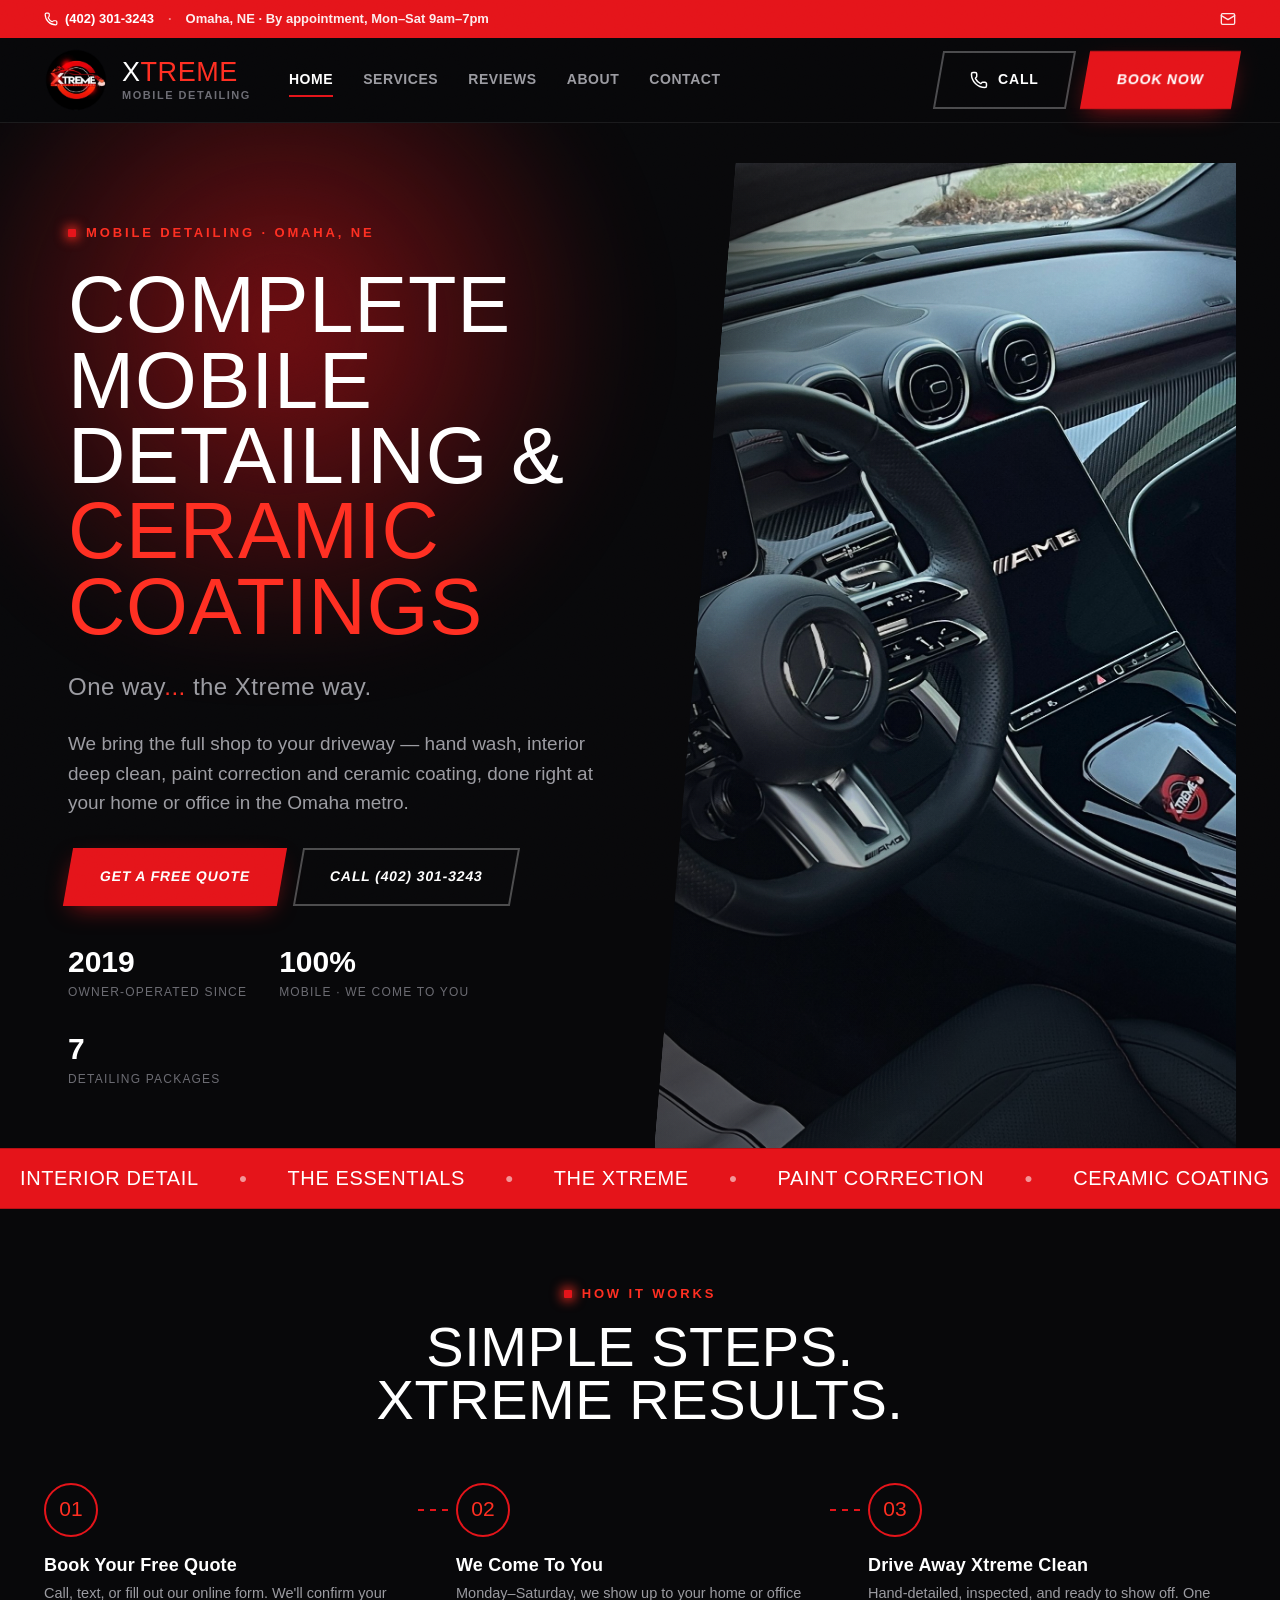
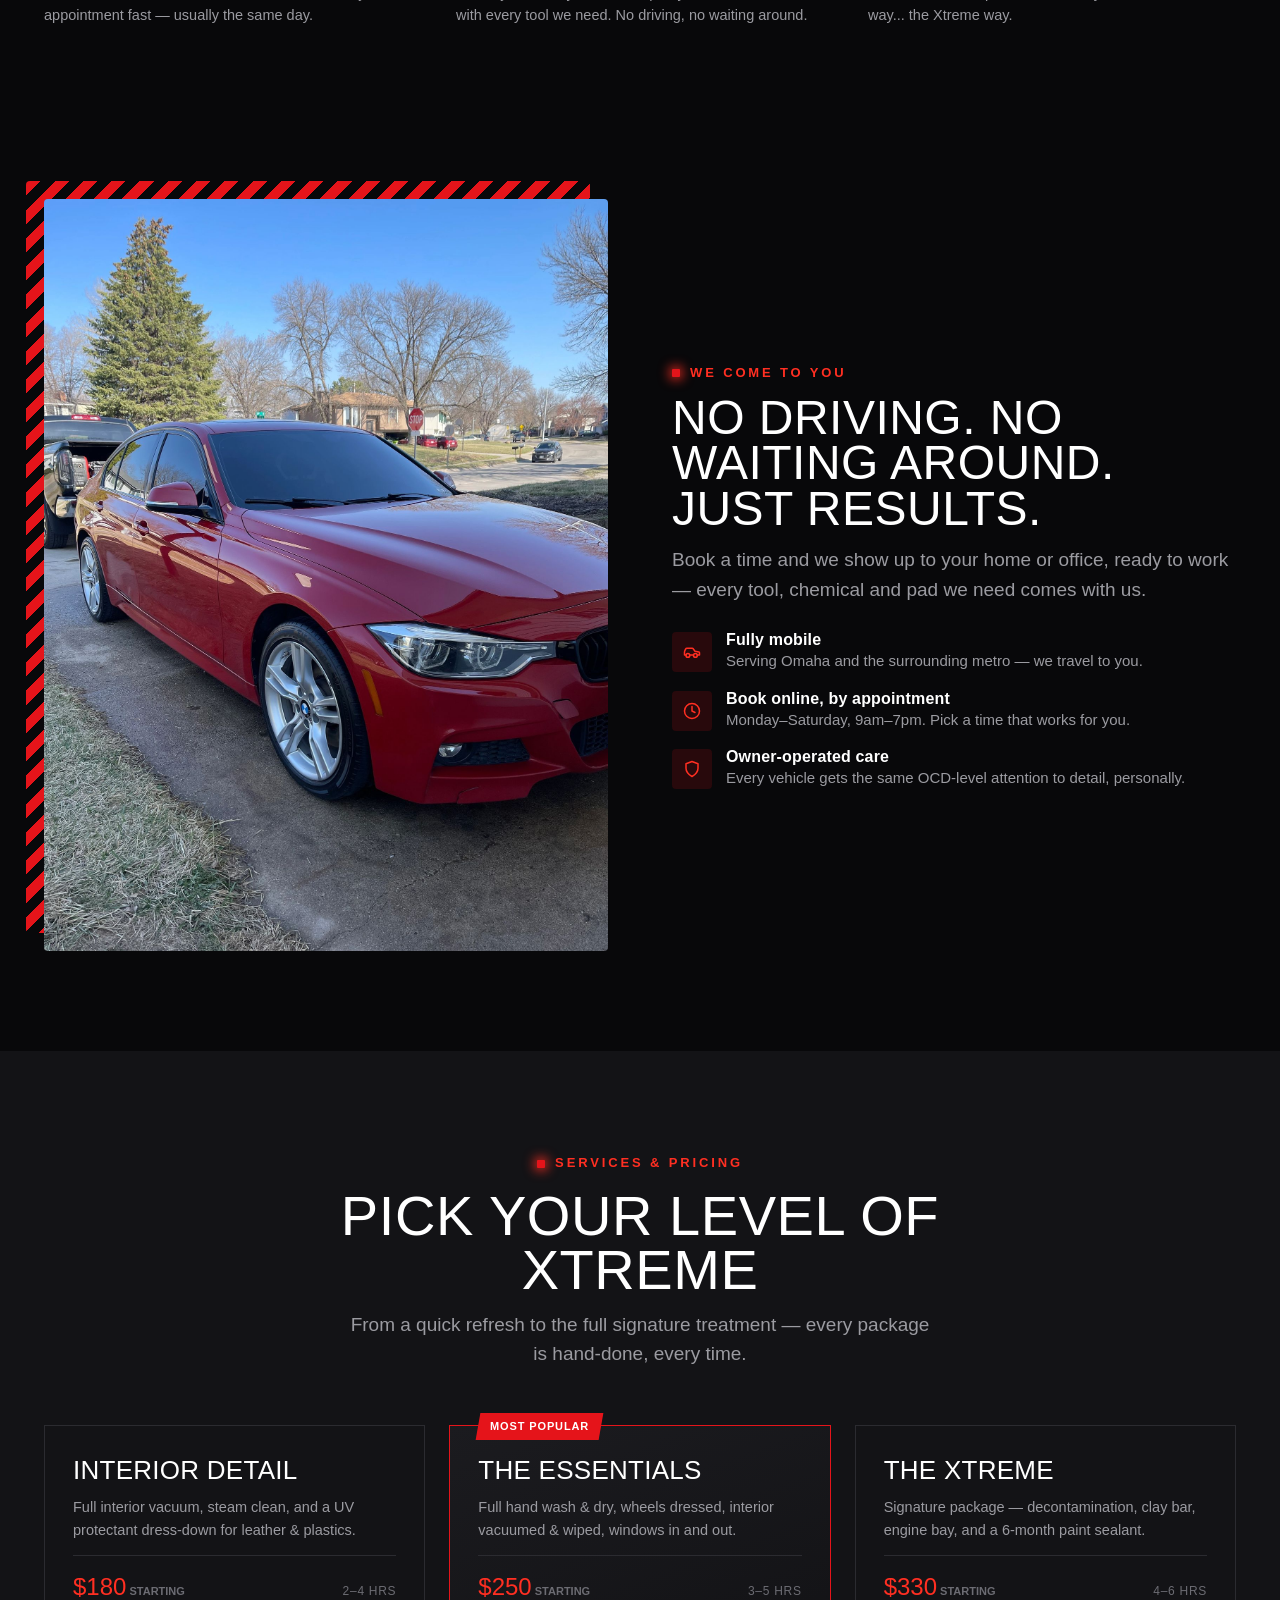
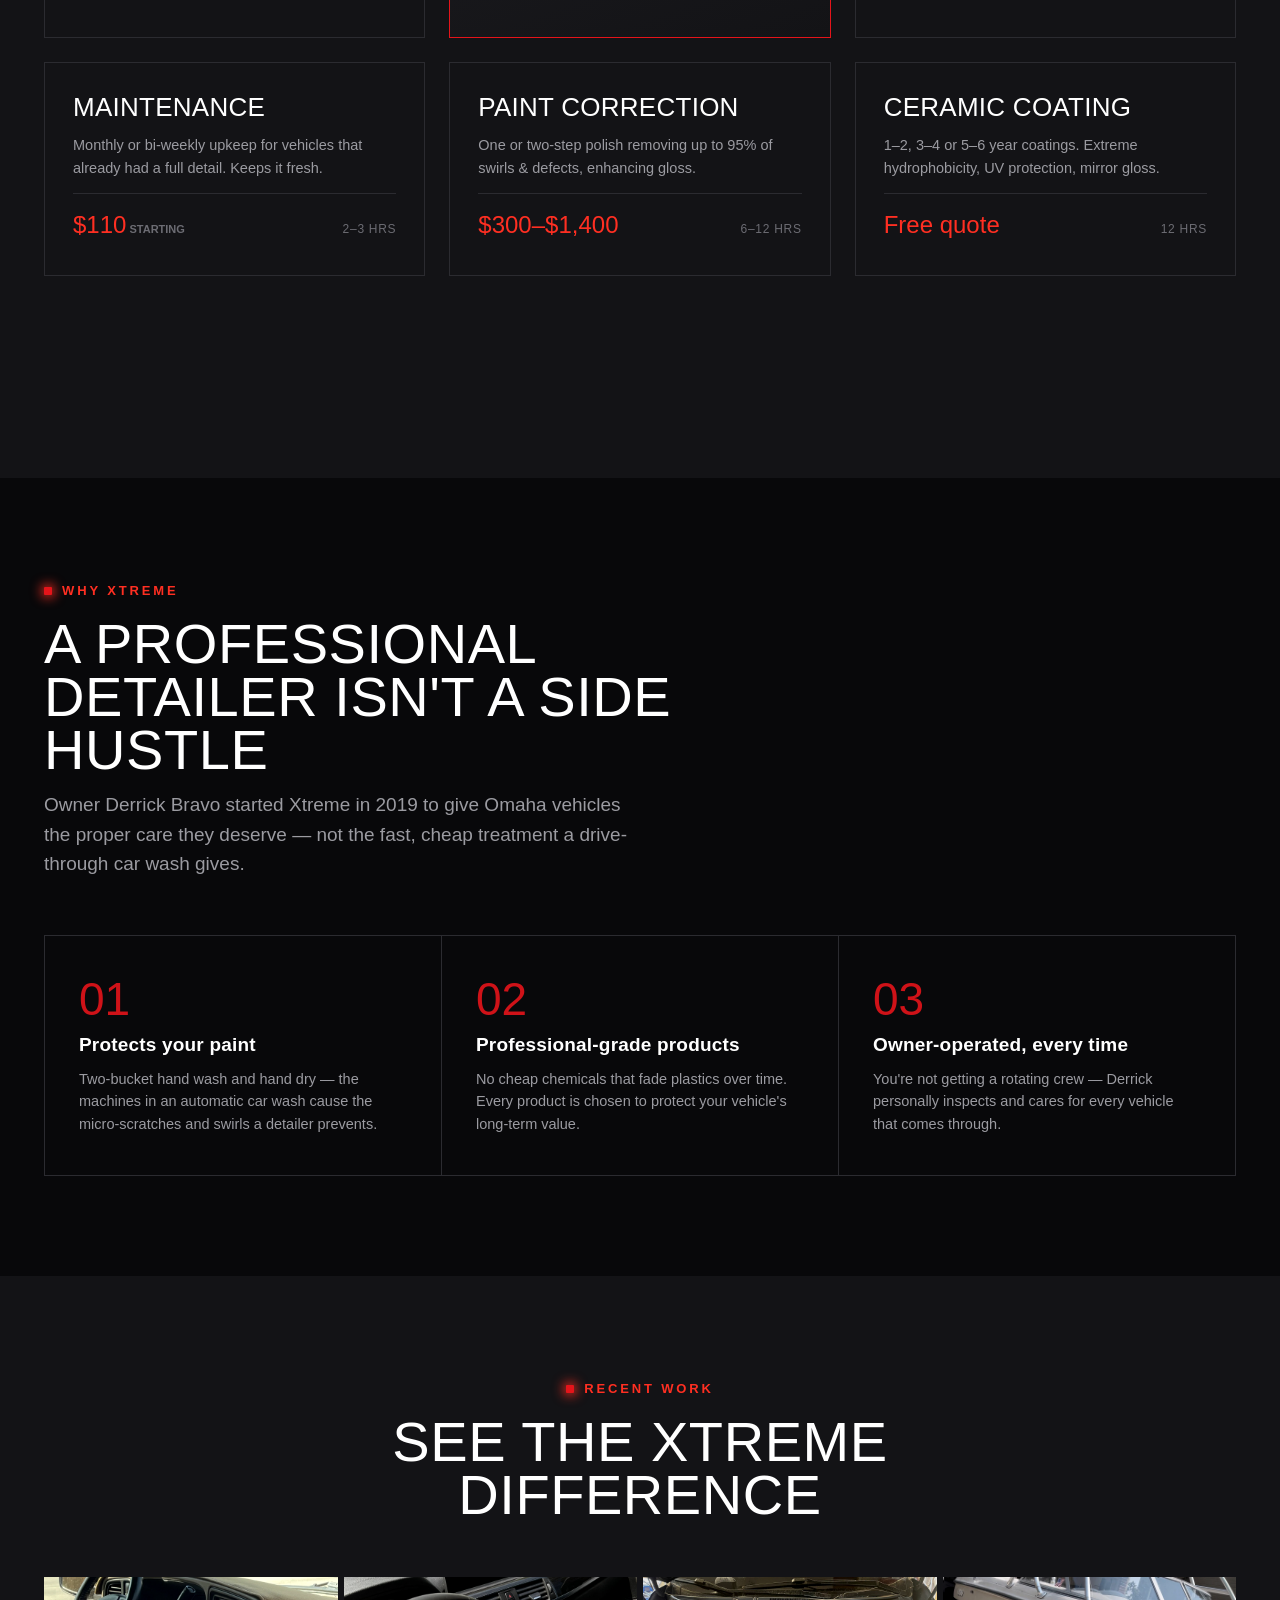
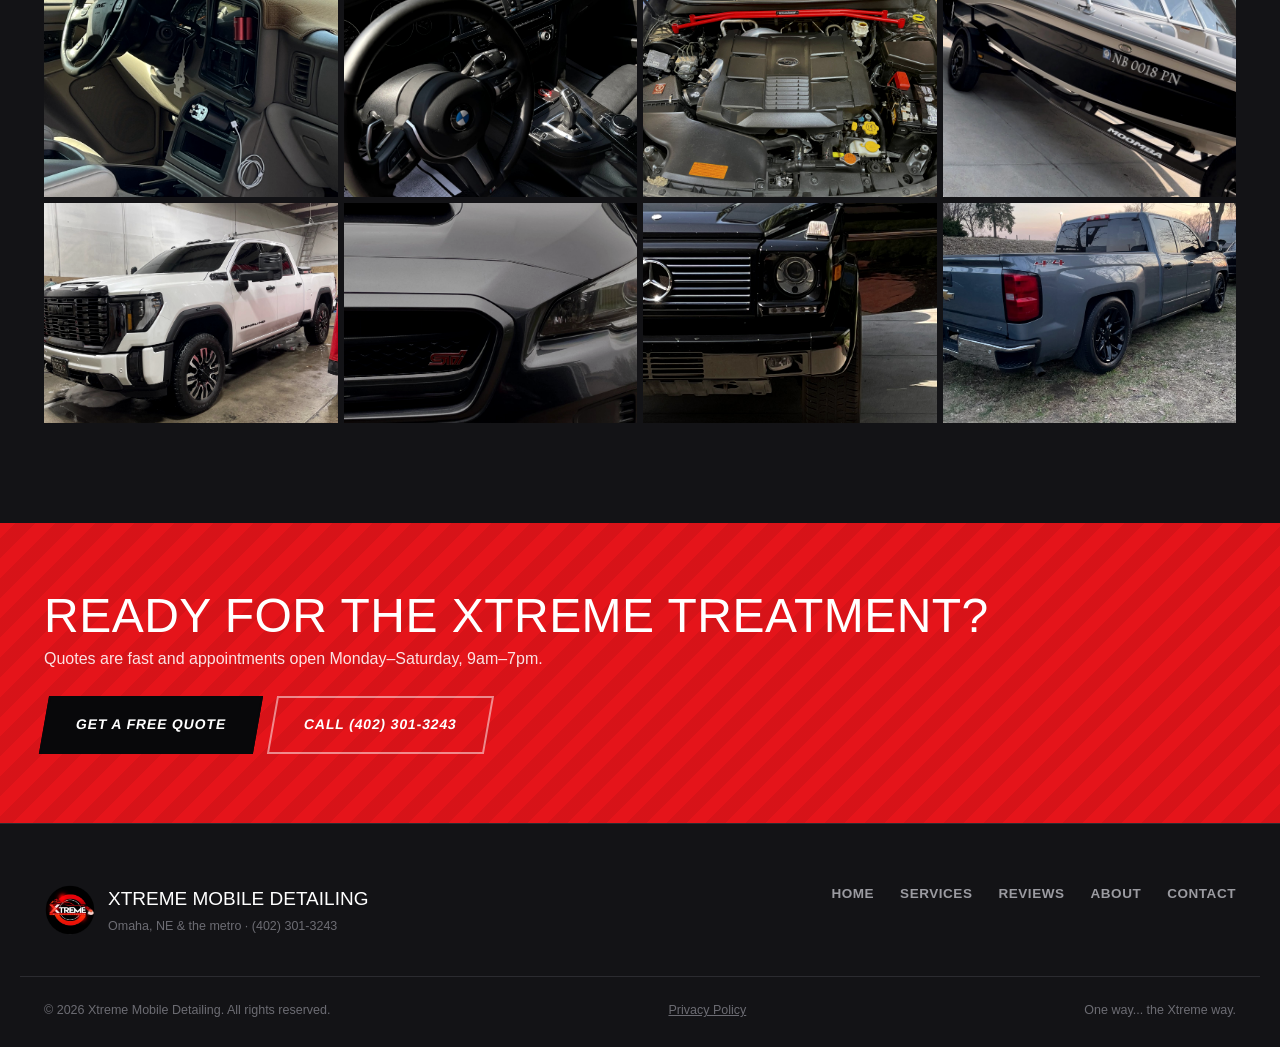
==== index.html @ 19295044 "Initial commit — Xtreme Mobile Detailing site redesign Static HTML/CSS/JS redesign of xtreme-mobiled" ====
<!DOCTYPE html>
<html lang="en">
<head>
<meta charset="utf-8" />
<meta name="viewport" content="width=device-width, initial-scale=1" />
<title>Xtreme Mobile Detailing — Mobile Auto Detailing &amp; Ceramic Coating in Omaha, NE</title>
<meta name="description" content="Complete mobile detailing and ceramic coatings, delivered to your driveway in Omaha, NE. Interior, exterior, paint correction &amp; ceramic coating. One way... the Xtreme way." />
<meta name="author" content="Xtreme Mobile Detailing" />
<link rel="icon" href="assets/logo.png" />
<link rel="preconnect" href="https://api.fontshare.com" crossorigin />
<link href="https://api.fontshare.com/v2/css?f[]=tanker@400&f[]=general-sans@400,500,600,700&display=swap" rel="stylesheet" />
<link rel="stylesheet" href="styles.css" />
<!-- SEO:start (managed by seo.py) -->
<link rel="canonical" href="https://xtreme-mobiledetailing.com/index.html" />
<meta name="robots" content="index, follow" />
<meta name="theme-color" content="#08080a" />
<meta name="geo.region" content="US-NE" />
<meta name="geo.placename" content="Omaha, Nebraska" />
<meta name="ICBM" content="41.2565, -95.9345" />
<meta property="og:type" content="website" />
<meta property="og:site_name" content="Xtreme Mobile Detailing" />
<meta property="og:title" content="Xtreme Mobile Detailing — Mobile Auto Detailing &amp; Ceramic Coating in Omaha, NE" />
<meta property="og:description" content="Complete mobile detailing and ceramic coatings, delivered to your driveway in Omaha, NE. Interior, exterior, paint correction &amp; ceramic coating. One way... the Xtreme way." />
<meta property="og:url" content="https://xtreme-mobiledetailing.com/index.html" />
<meta property="og:image" content="https://xtreme-mobiledetailing.com/assets/img/IMG_2666.jpeg" />
<meta name="twitter:card" content="summary_large_image" />
<meta name="twitter:title" content="Xtreme Mobile Detailing — Mobile Auto Detailing &amp; Ceramic Coating in Omaha, NE" />
<meta name="twitter:description" content="Complete mobile detailing and ceramic coatings, delivered to your driveway in Omaha, NE. Interior, exterior, paint correction &amp; ceramic coating. One way... the Xtreme way." />
<meta name="twitter:image" content="https://xtreme-mobiledetailing.com/assets/img/IMG_2666.jpeg" />
<script type="application/ld+json" id="ld-business">{"@context":"https://schema.org","@type":"AutoWash","name":"Xtreme Mobile Detailing","image":"https://xtreme-mobiledetailing.com/assets/img/IMG_2666.jpeg","url":"https://xtreme-mobiledetailing.com/","telephone":"+1-402-301-3243","priceRange":"$$","description":"Mobile auto detailing serving Omaha, NE and the metro. Interior & exterior detailing, ceramic coating, paint correction and maintenance plans, performed at your home or office.","address":{"@type":"PostalAddress","addressLocality":"Omaha","addressRegion":"NE","addressCountry":"US"},"geo":{"@type":"GeoCoordinates","latitude":41.2565,"longitude":-95.9345},"areaServed":[{"@type":"City","name":"Omaha, NE"}],"sameAs":["https://www.instagram.com/xtreme_mobiledetail/","https://www.facebook.com/437891520308105"],"openingHoursSpecification":[{"@type":"OpeningHoursSpecification","dayOfWeek":["Monday","Tuesday","Wednesday","Thursday","Friday","Saturday"],"opens":"09:00","closes":"19:00"}],"aggregateRating":{"@type":"AggregateRating","ratingValue":"5.0","reviewCount":"4","bestRating":"5"},"review":[{"@type":"Review","author":{"@type":"Person","name":"Billy Johnson"},"reviewRating":{"@type":"Rating","ratingValue":"5","bestRating":"5"},"reviewBody":"I am very impressed with their work. My RS is the cleanest it's probably ever been. Their prices are very affordable and the level of detail they put into the work shows. I would recommend Xtreme Mobile Detailing to anyone."}, {"@type":"Review","author":{"@type":"Person","name":"Michaela Luttig Nissen"},"reviewRating":{"@type":"Rating","ratingValue":"5","bestRating":"5"},"reviewBody":"They did an amazing job after an unfortunate incident of a friend throwing up in our car! Very professional and thoroughly cleaned and deodorized our car! Will use them again in the future."}, {"@type":"Review","author":{"@type":"Person","name":"Joel Villanueva"},"reviewRating":{"@type":"Rating","ratingValue":"5","bestRating":"5"},"reviewBody":"Great price for the amount of time put into the job. Also the workers are very nice and professional with what they do. Removed stains I myself thought could not be taken out and are very realistic with what they will do. 100% would recommend."}, {"@type":"Review","author":{"@type":"Person","name":"Yael Blanco-Zamudio"},"reviewRating":{"@type":"Rating","ratingValue":"5","bestRating":"5"},"reviewBody":"Extremely satisfied with the quality of the work. Highly recommend!"}]}</script>
<!-- SEO:end -->
</head>
<body data-page="home">
<div class="grain" aria-hidden="true"></div>

<!-- ============ UTILITY BAR ============ -->
<div class="utilbar">
  <div class="wrap utilbar__inner">
    <a class="utilbar__phone" href="tel:+14023013243">
      <svg viewBox="0 0 24 24" class="ico" aria-hidden="true"><path d="M13.8 16.6a1 1 0 0 0 1.2-.3l.4-.5a2 2 0 0 1 1.6-.8h3a2 2 0 0 1 2 2v3a2 2 0 0 1-2 2A18 18 0 0 1 2 4a2 2 0 0 1 2-2h3a2 2 0 0 1 2 2v3a2 2 0 0 1-.8 1.6l-.5.4a1 1 0 0 0-.3 1.2 14 14 0 0 0 6.4 6.4"/></svg>
      (402) 301-3243
    </a>
    <span class="utilbar__sep">·</span>
    <span class="utilbar__note">Omaha, NE · By appointment, Mon–Sat 9am–7pm</span>
    <span class="utilbar__spacer"></span>
    <a href="mailto:xtrememobiledetailing7@gmail.com" class="utilbar__soc" aria-label="Email">
      <svg viewBox="0 0 24 24" class="ico" aria-hidden="true"><rect width="20" height="16" x="2" y="4" rx="2"/><path d="m22 7-10 6L2 7"/></svg>
    </a>
  </div>
</div>

<!-- ============ HEADER ============ -->
<header class="header" id="top">
  <div class="wrap header__inner">
    <a class="brand" href="index.html" aria-label="Xtreme Mobile Detailing — home">
      <img src="assets/logo.png" alt="" width="64" height="64" />
      <span class="brand__name">X<em>TREME</em><span class="brand__loc">Mobile Detailing</span></span>
    </a>

    <nav class="nav" id="nav" aria-label="Primary">
      <a href="index.html" class="is-active">Home</a>
      <a href="services.html">Services</a>
      <a href="reviews.html">Reviews</a>
      <a href="about.html">About</a>
      <a href="contact.html">Contact</a>
    </nav>

    <div class="header__cta">
      <a class="btn btn--ghost" href="tel:+14023013243">
        <svg viewBox="0 0 24 24" class="ico" aria-hidden="true"><path d="M13.8 16.6a1 1 0 0 0 1.2-.3l.4-.5a2 2 0 0 1 1.6-.8h3a2 2 0 0 1 2 2v3a2 2 0 0 1-2 2A18 18 0 0 1 2 4a2 2 0 0 1 2-2h3a2 2 0 0 1 2 2v3a2 2 0 0 1-.8 1.6l-.5.4a1 1 0 0 0-.3 1.2 14 14 0 0 0 6.4 6.4"/></svg>
        <span>Call</span>
      </a>
      <a class="btn btn--red" href="contact.html">Book Now</a>
    </div>

    <button class="burger" id="burger" aria-label="Open menu" aria-expanded="false">
      <span></span><span></span><span></span>
    </button>
  </div>
</header>

<div class="drawer" id="drawer" aria-hidden="true">
  <nav class="drawer__nav" aria-label="Mobile">
    <a href="index.html" class="is-active">Home</a>
    <a href="services.html">Services</a>
    <a href="reviews.html">Reviews</a>
    <a href="about.html">About</a>
    <a href="contact.html">Contact</a>
  </nav>
  <div class="drawer__cta">
    <a class="btn btn--red btn--block" href="contact.html">Book Now</a>
    <a class="btn btn--ghost btn--block" href="tel:+14023013243">Call (402) 301-3243</a>
  </div>
</div>

<main>

<!-- ============ HERO ============ -->
<section class="hero">
  <div class="hero__glow" aria-hidden="true"></div>
  <div class="wrap hero__grid">
    <div class="hero__content">
      <span class="eyebrow reveal" data-d="0">Mobile Detailing · Omaha, NE</span>
      <h1 class="display reveal" data-d="1">Complete Mobile<br />Detailing &amp; <span class="accent">Ceramic<br />Coatings</span></h1>
      <p class="hero__tagline reveal" data-d="2">One way<em>...</em> the Xtreme way.</p>
      <p class="lede reveal" data-d="2">We bring the full shop to your driveway — hand wash, interior deep clean, paint correction and ceramic coating, done right at your home or office in the Omaha metro.</p>
      <div class="hero__cta reveal" data-d="3">
        <a class="btn btn--red" href="contact.html">Get a Free Quote</a>
        <a class="btn btn--ghost" href="tel:+14023013243">Call (402) 301-3243</a>
      </div>
      <div class="hero__stats reveal" data-d="4">
        <div class="hero__stat"><b>2019</b><span>Owner-operated since</span></div>
        <div class="hero__stat"><b>100%</b><span>Mobile · we come to you</span></div>
        <div class="hero__stat"><b>7</b><span>Detailing packages</span></div>
      </div>
    </div>
    <div class="hero__media">
      <img src="assets/img/IMG_2666.jpeg" alt="Xtreme Mobile Detailing hand-polishing a vehicle's hood at night" />
    </div>
  </div>
</section>

<!-- ============ MARQUEE ============ -->
<div class="marquee" aria-hidden="true">
  <div class="marquee__track">
    <div class="marquee__group">
      <span>Interior Detail</span><span class="dot">●</span>
      <span>The Essentials</span><span class="dot">●</span>
      <span>The Xtreme</span><span class="dot">●</span>
      <span>Paint Correction</span><span class="dot">●</span>
      <span>Ceramic Coating</span><span class="dot">●</span>
      <span>Maintenance Program</span><span class="dot">●</span>
    </div>
    <div class="marquee__group">
      <span>Interior Detail</span><span class="dot">●</span>
      <span>The Essentials</span><span class="dot">●</span>
      <span>The Xtreme</span><span class="dot">●</span>
      <span>Paint Correction</span><span class="dot">●</span>
      <span>Ceramic Coating</span><span class="dot">●</span>
      <span>Maintenance Program</span><span class="dot">●</span>
    </div>
  </div>
</div>

<!-- ============ HOW IT WORKS ============ -->
<section class="section section--tight section--dark">
  <div class="wrap">
    <div class="section__head center reveal">
      <span class="eyebrow">How It Works</span>
      <h2>Simple Steps. Xtreme Results.</h2>
    </div>
    <div class="process-grid">
      <div class="process-step reveal">
        <span class="process-step__num">01</span>
        <h3>Book Your Free Quote</h3>
        <p>Call, text, or fill out our online form. We'll confirm your appointment fast — usually the same day.</p>
      </div>
      <div class="process-step reveal" data-d="1">
        <span class="process-step__num">02</span>
        <h3>We Come To You</h3>
        <p>Monday–Saturday, we show up to your home or office with every tool we need. No driving, no waiting around.</p>
      </div>
      <div class="process-step reveal" data-d="2">
        <span class="process-step__num">03</span>
        <h3>Drive Away Xtreme Clean</h3>
        <p>Hand-detailed, inspected, and ready to show off. One way... the Xtreme way.</p>
      </div>
    </div>
  </div>
</section>

<!-- ============ WE COME TO YOU ============ -->
<section class="section section--dark">
  <div class="wrap convenience">
    <div class="convenience__media reveal">
      <img src="assets/img/IMG_2585.jpeg" alt="Freshly detailed truck at a customer's home in Omaha, NE" />
    </div>
    <div>
      <span class="eyebrow reveal">We Come To You</span>
      <h2 class="display reveal" data-d="1" style="font-size:clamp(30px,4vw,48px);margin-top:10px;">No driving. No waiting around. Just results.</h2>
      <p class="lede reveal" data-d="2" style="margin-top:14px;">Book a time and we show up to your home or office, ready to work — every tool, chemical and pad we need comes with us.</p>
      <div class="convenience__list">
        <div class="convenience__item reveal" data-d="2">
          <span class="ico-wrap"><svg viewBox="0 0 24 24" class="ico" aria-hidden="true"><path d="M14 16H9m10 0h3v-3.15a1 1 0 0 0-.84-.99L16 11l-2.7-3.6a1 1 0 0 0-.8-.4H5.24a2 2 0 0 0-1.8 1.1l-.8 1.63A6 6 0 0 0 2 12.42V16h2"/><circle cx="6.5" cy="16.5" r="2.5"/><circle cx="16.5" cy="16.5" r="2.5"/></svg></span>
          <div><h4>Fully mobile</h4><p>Serving Omaha and the surrounding metro — we travel to you.</p></div>
        </div>
        <div class="convenience__item reveal" data-d="3">
          <span class="ico-wrap"><svg viewBox="0 0 24 24" class="ico" aria-hidden="true"><circle cx="12" cy="12" r="10"/><path d="M12 6v6l4 2"/></svg></span>
          <div><h4>Book online, by appointment</h4><p>Monday–Saturday, 9am–7pm. Pick a time that works for you.</p></div>
        </div>
        <div class="convenience__item reveal" data-d="4">
          <span class="ico-wrap"><svg viewBox="0 0 24 24" class="ico" aria-hidden="true"><path d="M12 22s8-4.5 8-11V5l-8-3-8 3v6c0 6.5 8 11 8 11z"/></svg></span>
          <div><h4>Owner-operated care</h4><p>Every vehicle gets the same OCD-level attention to detail, personally.</p></div>
        </div>
      </div>
    </div>
  </div>
</section>

<!-- ============ SERVICES TEASER ============ -->
<section class="section section--charcoal">
  <div class="wrap">
    <div class="section__head center reveal">
      <span class="eyebrow">Services &amp; Pricing</span>
      <h2>Pick your level of Xtreme</h2>
      <p class="lede" style="margin:14px auto 0;">From a quick refresh to the full signature treatment — every package is hand-done, every time.</p>
    </div>
    <div class="svc-grid">
      <div class="svc-card reveal">
        <h3>Interior Detail</h3>
        <p>Full interior vacuum, steam clean, and a UV protectant dress-down for leather &amp; plastics.</p>
        <div class="svc-card__meta">
          <span class="svc-card__price">$180<small> starting</small></span>
          <span class="svc-card__time">2–4 hrs</span>
        </div>
      </div>
      <div class="svc-card svc-card--pop reveal" data-d="1">
        <span class="svc-card__badge"><span>Most Popular</span></span>
        <h3>The Essentials</h3>
        <p>Full hand wash &amp; dry, wheels dressed, interior vacuumed &amp; wiped, windows in and out.</p>
        <div class="svc-card__meta">
          <span class="svc-card__price">$250<small> starting</small></span>
          <span class="svc-card__time">3–5 hrs</span>
        </div>
      </div>
      <div class="svc-card reveal" data-d="2">
        <h3>The Xtreme</h3>
        <p>Signature package — decontamination, clay bar, engine bay, and a 6-month paint sealant.</p>
        <div class="svc-card__meta">
          <span class="svc-card__price">$330<small> starting</small></span>
          <span class="svc-card__time">4–6 hrs</span>
        </div>
      </div>
      <div class="svc-card reveal" data-d="3">
        <h3>Maintenance</h3>
        <p>Monthly or bi-weekly upkeep for vehicles that already had a full detail. Keeps it fresh.</p>
        <div class="svc-card__meta">
          <span class="svc-card__price">$110<small> starting</small></span>
          <span class="svc-card__time">2–3 hrs</span>
        </div>
      </div>
      <div class="svc-card reveal" data-d="4">
        <h3>Paint Correction</h3>
        <p>One or two-step polish removing up to 95% of swirls &amp; defects, enhancing gloss.</p>
        <div class="svc-card__meta">
          <span class="svc-card__price">$300–$1,400</span>
          <span class="svc-card__time">6–12 hrs</span>
        </div>
      </div>
      <div class="svc-card reveal" data-d="5">
        <h3>Ceramic Coating</h3>
        <p>1–2, 3–4 or 5–6 year coatings. Extreme hydrophobicity, UV protection, mirror gloss.</p>
        <div class="svc-card__meta">
          <span class="svc-card__price">Free quote</span>
          <span class="svc-card__time">12 hrs</span>
        </div>
      </div>
    </div>
    <div style="text-align:center;margin-top:44px;" class="reveal">
      <a class="btn btn--red" href="services.html">See Full Services &amp; Pricing</a>
    </div>
  </div>
</section>

<!-- ============ WHY XTREME ============ -->
<section class="section section--dark">
  <div class="wrap">
    <div class="section__head reveal">
      <span class="eyebrow">Why Xtreme</span>
      <h2>A professional detailer isn't a side hustle</h2>
      <p class="lede" style="margin-top:14px;">Owner Derrick Bravo started Xtreme in 2019 to give Omaha vehicles the proper care they deserve — not the fast, cheap treatment a drive-through car wash gives.</p>
    </div>
    <div class="trust-grid">
      <div class="trust-card reveal">
        <span class="num">01</span>
        <h3>Protects your paint</h3>
        <p>Two-bucket hand wash and hand dry — the machines in an automatic car wash cause the micro-scratches and swirls a detailer prevents.</p>
      </div>
      <div class="trust-card reveal" data-d="1">
        <span class="num">02</span>
        <h3>Professional-grade products</h3>
        <p>No cheap chemicals that fade plastics over time. Every product is chosen to protect your vehicle's long-term value.</p>
      </div>
      <div class="trust-card reveal" data-d="2">
        <span class="num">03</span>
        <h3>Owner-operated, every time</h3>
        <p>You're not getting a rotating crew — Derrick personally inspects and cares for every vehicle that comes through.</p>
      </div>
    </div>
  </div>
</section>

<!-- ============ GALLERY ============ -->
<section class="section section--charcoal">
  <div class="wrap">
    <div class="section__head center reveal">
      <span class="eyebrow">Recent Work</span>
      <h2>See the Xtreme difference</h2>
    </div>
    <div class="gallery reveal">
      <a href="assets/img/IMG_2652.jpeg"><img src="assets/img/IMG_2652.jpeg" alt="BMW 3 Series after exterior detail" loading="lazy" /></a>
      <a href="assets/img/IMG-5305.jpg"><img src="assets/img/IMG-5305.jpg" alt="BMW steering wheel and interior after detail" loading="lazy" /></a>
      <a href="assets/img/IMG-4407.jpg"><img src="assets/img/IMG-4407.jpg" alt="Engine bay cleaned and dressed" loading="lazy" /></a>
      <a href="assets/img/IMG_6263.jpeg"><img src="assets/img/IMG_6263.jpeg" alt="Subaru WRX STI after paint correction" loading="lazy" /></a>
      <a href="assets/img/IMG_2498.jpeg"><img src="assets/img/IMG_2498.jpeg" alt="GMC truck detailed in a garage" loading="lazy" /></a>
      <a href="assets/img/IMG_E4833.JPG"><img src="assets/img/IMG_E4833.JPG" alt="Cadillac interior with red stitching after detail" loading="lazy" /></a>
      <a href="assets/img/IMG_6082.jpeg"><img src="assets/img/IMG_6082.jpeg" alt="Boat detailing service" loading="lazy" /></a>
      <a href="assets/img/IMG_2601.jpeg"><img src="assets/img/IMG_2601.jpeg" alt="Vehicle interior door panel after detail" loading="lazy" /></a>
    </div>
  </div>
</section>

<!-- ============ CTA BANNER ============ -->
<section class="cta-banner">
  <div class="wrap cta-banner__inner">
    <div>
      <h2>Ready for the Xtreme treatment?</h2>
      <p>Quotes are fast and appointments open Monday–Saturday, 9am–7pm.</p>
    </div>
    <div style="display:flex;gap:14px;flex-wrap:wrap;">
      <a class="btn btn--dark" href="contact.html">Get a Free Quote</a>
      <a class="btn btn--ghost" style="border-color:rgba(255,255,255,0.5);" href="tel:+14023013243">Call (402) 301-3243</a>
    </div>
  </div>
</section>

</main>

<!-- ============ FOOTER ============ -->
<footer class="footer">
  <div class="wrap footer__inner">
    <div class="footer__brand">
      <img src="assets/logo.png" alt="" width="52" height="52" />
      <div>
        <div class="footer__name">XTREME MOBILE DETAILING</div>
        <div class="footer__loc">Omaha, NE &amp; the metro · (402) 301-3243</div>
      </div>
    </div>
    <nav class="footer__nav" aria-label="Footer">
      <a href="index.html">Home</a>
      <a href="services.html">Services</a>
      <a href="reviews.html">Reviews</a>
      <a href="about.html">About</a>
      <a href="contact.html">Contact</a>
    </nav>
  </div>
  <div class="wrap footer__base">
    <span>© <span id="year">2026</span> Xtreme Mobile Detailing. All rights reserved.</span>
    <span class="footer__legal"><a href="privacy.html">Privacy Policy</a></span>
    <span>One way... the Xtreme way.</span>
  </div>
</footer>

<!-- ============ STICKY MOBILE BAR ============ -->
<div class="mobar">
  <a class="mobar__btn" href="sms:+14023013243">
    <svg viewBox="0 0 24 24" class="ico" aria-hidden="true"><path d="M22 17a2 2 0 0 1-2 2H6.8a2 2 0 0 0-1.4.6l-2.2 2.2A.7.7 0 0 1 2 21.3V5a2 2 0 0 1 2-2h16a2 2 0 0 1 2 2z"/></svg>
    Text
  </a>
  <a class="mobar__btn" href="tel:+14023013243">
    <svg viewBox="0 0 24 24" class="ico" aria-hidden="true"><path d="M13.8 16.6a1 1 0 0 0 1.2-.3l.4-.5a2 2 0 0 1 1.6-.8h3a2 2 0 0 1 2 2v3a2 2 0 0 1-2 2A18 18 0 0 1 2 4a2 2 0 0 1 2-2h3a2 2 0 0 1 2 2v3a2 2 0 0 1-.8 1.6l-.5.4a1 1 0 0 0-.3 1.2 14 14 0 0 0 6.4 6.4"/></svg>
    Call
  </a>
  <a class="mobar__btn mobar__btn--red" href="contact.html">
    <svg viewBox="0 0 24 24" class="ico" aria-hidden="true"><path d="M8 2v4M16 2v4"/><rect width="18" height="18" x="3" y="4" rx="2"/><path d="M3 10h18"/></svg>
    Quote
  </a>
</div>

<script src="script.js"></script>
</body>
</html>
---- styles.css ----
/* ==========================================================================
   Xtreme Mobile Detailing — design system
   Black / red / white. Condensed display type, diagonal hazard-stripe motif,
   red radial glow (lifted from the logo mark). Fonts: Tanker (display) +
   General Sans (body/UI), via Fontshare.
   ========================================================================== */

:root {
  --black: #08080a;
  --charcoal: #131316;
  --charcoal-2: #1b1b1f;
  --line: #2b2b30;

  --red: #e5141a;
  --red-bright: #ff2f22;
  --red-deep: #7a0808;

  --white: #ffffff;
  --off: #f3f2f0;
  --gray: #9b9ba1;
  --gray-dim: #6c6c73;

  --tanker: "Tanker", "Arial Narrow", sans-serif;
  --sans: "General Sans", -apple-system, BlinkMacSystemFont, sans-serif;

  --container: 1240px;
  --radius: 4px;
  --ease: cubic-bezier(0.22, 1, 0.36, 1);
}

* { box-sizing: border-box; margin: 0; padding: 0; }
html { scroll-behavior: smooth; }
html, body { background: var(--black); }

body {
  font-family: var(--sans);
  color: var(--off);
  background: var(--black);
  -webkit-font-smoothing: antialiased;
  overflow-x: hidden;
  line-height: 1.55;
}

img { max-width: 100%; display: block; }
a { color: inherit; text-decoration: none; }
ul { list-style: none; }
button { font: inherit; cursor: pointer; }
input, textarea, select { font: inherit; }

.wrap {
  max-width: var(--container);
  margin: 0 auto;
  padding: 0 24px;
}

/* ---- grain overlay ---- */
.grain {
  position: fixed;
  inset: 0;
  z-index: 9000;
  pointer-events: none;
  opacity: 0.05;
  mix-blend-mode: overlay;
  background-image: url("data:image/svg+xml,%3Csvg xmlns='http://www.w3.org/2000/svg' width='120' height='120'%3E%3Cfilter id='n'%3E%3CfeTurbulence type='fractalNoise' baseFrequency='0.9' numOctaves='2' stitchTiles='stitch'/%3E%3C/filter%3E%3Crect width='100%25' height='100%25' filter='url(%23n)'/%3E%3C/svg%3E");
}

/* ---- hazard stripe motif ---- */
.stripes {
  background-image: repeating-linear-gradient(
    -45deg, var(--red) 0 14px, transparent 14px 28px
  );
}
.stripes--thin {
  background-image: repeating-linear-gradient(
    -45deg, var(--red) 0 6px, transparent 6px 14px
  );
}

/* ---- headings ---- */
h1, h2, h3, h4, .display {
  font-family: var(--tanker);
  font-weight: 400;
  text-transform: uppercase;
  letter-spacing: 0.01em;
  line-height: 0.95;
  color: var(--white);
}

.eyebrow {
  display: inline-flex;
  align-items: center;
  gap: 10px;
  font-family: var(--sans);
  font-weight: 600;
  font-size: 13px;
  letter-spacing: 0.22em;
  text-transform: uppercase;
  color: var(--red-bright);
}
.eyebrow::before {
  content: "";
  width: 8px;
  height: 8px;
  background: var(--red);
  border-radius: 1px;
  box-shadow: 0 0 12px 2px var(--red-bright);
  flex-shrink: 0;
}

.lede {
  font-size: 19px;
  color: var(--gray);
  max-width: 56ch;
}

.accent { color: var(--red-bright); }

/* ---- buttons ---- */
.btn {
  display: inline-flex;
  align-items: center;
  justify-content: center;
  gap: 10px;
  font-family: var(--sans);
  font-weight: 700;
  font-size: 14px;
  letter-spacing: 0.06em;
  text-transform: uppercase;
  padding: 16px 30px;
  border: 2px solid transparent;
  transform: skewX(-10deg);
  transition: transform 0.25s var(--ease), background 0.25s, border-color 0.25s, box-shadow 0.25s;
  white-space: nowrap;
}
.btn > * { transform: skewX(10deg); display: inline-flex; align-items: center; gap: 8px; }
.btn:hover { transform: skewX(-10deg) translateY(-2px); }

.btn--red {
  background: var(--red);
  color: var(--white);
  box-shadow: 0 8px 24px -8px rgba(229, 20, 26, 0.7);
}
.btn--red:hover { background: var(--red-bright); box-shadow: 0 10px 30px -6px rgba(255, 47, 34, 0.85); }

.btn--ghost {
  background: transparent;
  color: var(--white);
  border-color: rgba(255, 255, 255, 0.28);
}
.btn--ghost:hover { border-color: var(--white); background: rgba(255, 255, 255, 0.06); }

.btn--dark {
  background: var(--black);
  color: var(--white);
  border-color: var(--black);
}
.btn--dark:hover { background: var(--charcoal-2); }

.btn--block { width: 100%; }
.btn--sm { padding: 12px 22px; font-size: 12px; }

.ico { width: 18px; height: 18px; flex-shrink: 0; fill: none; stroke: currentColor; stroke-width: 2; stroke-linecap: round; stroke-linejoin: round; }

/* ==========================================================================
   Utility bar
   ========================================================================== */
.utilbar {
  background: var(--red);
  color: var(--white);
  font-size: 13px;
  font-weight: 600;
}
.utilbar__inner {
  display: flex;
  align-items: center;
  gap: 14px;
  height: 38px;
}
.utilbar__phone { display: inline-flex; align-items: center; gap: 7px; }
.utilbar__phone .ico { width: 14px; height: 14px; }
.utilbar__sep { opacity: 0.5; }
.utilbar__note { opacity: 0.92; }
.utilbar__spacer { flex: 1; }
.utilbar__soc { display: inline-flex; opacity: 0.9; }
.utilbar__soc .ico { width: 16px; height: 16px; }
.utilbar__soc:hover { opacity: 1; }
@media (max-width: 720px) {
  .utilbar__note { display: none; }
}

/* ==========================================================================
   Header
   ========================================================================== */
.header {
  position: sticky;
  top: 0;
  z-index: 500;
  background: rgba(8, 8, 10, 0.86);
  backdrop-filter: blur(10px);
  border-bottom: 1px solid rgba(255, 255, 255, 0.08);
  transition: padding 0.25s var(--ease);
}
.header__inner {
  display: flex;
  align-items: center;
  gap: 28px;
  height: 84px;
  transition: height 0.25s var(--ease);
}
.header.shrink .header__inner { height: 66px; }

.brand { display: inline-flex; align-items: center; gap: 14px; flex-shrink: 0; }
.brand img { width: 64px; height: 64px; transition: width 0.25s, height 0.25s; }
.header.shrink .brand img { width: 52px; height: 52px; }
.brand__name { font-family: var(--tanker); font-size: 27px; letter-spacing: 0.02em; line-height: 1; color: var(--white); }
.brand__name em { font-style: normal; color: var(--red-bright); }
.brand__loc { display: block; font-family: var(--sans); font-size: 11px; font-weight: 600; letter-spacing: 0.14em; text-transform: uppercase; color: var(--gray-dim); margin-top: 4px; }

.nav { display: flex; align-items: center; gap: 30px; margin-left: 10px; }
.nav a {
  font-size: 14px;
  font-weight: 600;
  letter-spacing: 0.04em;
  text-transform: uppercase;
  color: var(--gray);
  position: relative;
  padding: 6px 0;
  transition: color 0.2s;
}
.nav a::after {
  content: "";
  position: absolute;
  left: 0; bottom: 0;
  width: 0; height: 2px;
  background: var(--red);
  transition: width 0.25s var(--ease);
}
.nav a:hover, .nav a.is-active { color: var(--white); }
.nav a:hover::after, .nav a.is-active::after { width: 100%; }

.header__cta { display: flex; align-items: center; gap: 14px; margin-left: auto; }
.header__phone { display: inline-flex; align-items: center; gap: 8px; font-weight: 700; font-size: 15px; color: var(--white); }
.header__phone .ico { color: var(--red-bright); }

.burger {
  display: none;
  flex-direction: column;
  justify-content: center;
  gap: 5px;
  width: 40px; height: 40px;
  background: none; border: none;
  flex-shrink: 0;
}
.burger span { display: block; width: 24px; height: 2px; background: var(--white); transition: transform 0.3s var(--ease), opacity 0.3s; }
.burger[aria-expanded="true"] span:nth-child(1) { transform: translateY(7px) rotate(45deg); }
.burger[aria-expanded="true"] span:nth-child(2) { opacity: 0; }
.burger[aria-expanded="true"] span:nth-child(3) { transform: translateY(-7px) rotate(-45deg); }

@media (max-width: 980px) {
  .nav { display: none; }
  .header__cta .btn--ghost { display: none; }
  .burger { display: flex; }
}
@media (max-width: 640px) {
  .header__inner { gap: 12px; }
  .brand img { width: 50px; height: 50px; }
  .brand__name { font-size: 22px; }
  .header__cta .btn { padding: 12px 16px; font-size: 11px; }
}
@media (max-width: 460px) {
  .brand__loc { display: none; }
  .brand img { width: 40px; height: 40px; }
  .brand__name { font-size: 19px; }
}
@media (max-width: 380px) {
  .header__cta { display: none; }
  .burger { margin-left: auto; }
}

.drawer {
  position: fixed;
  inset: 0 0 0 auto;
  width: min(360px, 84vw);
  height: 100vh;
  background: var(--charcoal);
  border-left: 1px solid var(--line);
  z-index: 600;
  padding: 100px 28px 28px;
  transform: translateX(100%);
  transition: transform 0.35s var(--ease);
  overflow-y: auto;
}
.drawer.open { transform: translateX(0); }
.drawer__nav { display: flex; flex-direction: column; gap: 4px; margin-bottom: 30px; }
.drawer__nav a {
  font-family: var(--tanker);
  font-size: 26px;
  text-transform: uppercase;
  color: var(--white);
  padding: 12px 0;
  border-bottom: 1px solid var(--line);
}
.drawer__nav a.is-active { color: var(--red-bright); }
.drawer__cta { display: flex; flex-direction: column; gap: 12px; }

/* ==========================================================================
   Hero
   ========================================================================== */
.hero {
  position: relative;
  background: var(--black);
  overflow: hidden;
  padding-top: 40px;
}
.hero__grid {
  display: grid;
  grid-template-columns: 1.05fr 1fr;
  min-height: 640px;
  align-items: stretch;
}
.hero__content {
  position: relative;
  display: flex;
  flex-direction: column;
  justify-content: center;
  gap: 24px;
  padding: 60px 56px 60px 24px;
  z-index: 3;
}
.hero__content .display {
  font-size: clamp(46px, 6.2vw, 82px);
}
.hero__tagline {
  font-family: var(--tanker);
  font-size: clamp(18px, 2vw, 24px);
  color: var(--gray);
  letter-spacing: 0.02em;
}
.hero__tagline em { font-style: normal; color: var(--red-bright); }
.hero__cta { display: flex; gap: 16px; flex-wrap: wrap; margin-top: 6px; }

.hero__stats {
  display: flex;
  gap: 32px;
  margin-top: 18px;
  flex-wrap: wrap;
}
.hero__stat b { display: block; font-family: var(--tanker); font-size: 30px; color: var(--white); line-height: 1; }
.hero__stat span { display: block; font-size: 12px; letter-spacing: 0.1em; text-transform: uppercase; color: var(--gray-dim); margin-top: 6px; }

.hero__media {
  position: relative;
  clip-path: polygon(14% 0, 100% 0, 100% 100%, 0% 100%);
}
.hero__media img { width: 100%; height: 100%; object-fit: cover; position: absolute; inset: 0; }
.hero__media::after {
  content: "";
  position: absolute; inset: 0;
  background: linear-gradient(100deg, var(--black) 0%, rgba(8,8,10,0.35) 22%, rgba(8,8,10,0.08) 45%, transparent 65%),
              linear-gradient(0deg, rgba(8,8,10,0.55), transparent 45%);
}
.hero__glow {
  position: absolute;
  top: -10%; left: -8%;
  width: 60%; height: 60%;
  background: radial-gradient(circle, rgba(229,20,26,0.5), transparent 70%);
  filter: blur(40px);
  z-index: 1;
  pointer-events: none;
}
.hero__glow--b {
  top: auto; bottom: -20%; left: auto; right: -10%;
  background: radial-gradient(circle, rgba(229,20,26,0.35), transparent 70%);
}

@media (max-width: 980px) {
  .hero__grid { grid-template-columns: 1fr; min-height: auto; }
  .hero__content { padding: 44px 20px 40px; }
  .hero__media { clip-path: none; height: 340px; order: -1; position: relative; }
}

/* ---- marquee ticker ---- */
.marquee {
  background: var(--red);
  border-top: 1px solid rgba(0,0,0,0.2);
  border-bottom: 1px solid rgba(0,0,0,0.2);
  overflow: hidden;
  padding: 14px 0;
}
.marquee__track {
  display: flex;
  width: max-content;
  animation: marquee 32s linear infinite;
}
.marquee__group { display: flex; align-items: center; flex-shrink: 0; }
.marquee span {
  font-family: var(--tanker);
  font-size: 20px;
  letter-spacing: 0.03em;
  text-transform: uppercase;
  color: var(--white);
  padding: 0 20px;
  white-space: nowrap;
}
.marquee .dot { color: rgba(255,255,255,0.55); font-size: 14px; }
@keyframes marquee { from { transform: translateX(0); } to { transform: translateX(-50%); } }
@media (prefers-reduced-motion: reduce) { .marquee__track { animation: none; } }

/* ==========================================================================
   Sections / layout helpers
   ========================================================================== */
.section { padding: 100px 0; position: relative; }
.section--tight { padding: 72px 0; }
.section--dark { background: var(--black); }
.section--charcoal { background: var(--charcoal); }
.section--red { background: var(--red); }

.section__head { max-width: 680px; margin-bottom: 56px; }
.section__head.center { margin-left: auto; margin-right: auto; text-align: center; }
.section__head h2 { font-size: clamp(34px, 4.4vw, 56px); margin-top: 14px; }

.reveal { opacity: 0; transform: translateY(26px); transition: opacity 0.7s var(--ease), transform 0.7s var(--ease); }
.reveal.in { opacity: 1; transform: translateY(0); }
.reveal[data-d="1"] { transition-delay: 0.08s; }
.reveal[data-d="2"] { transition-delay: 0.16s; }
.reveal[data-d="3"] { transition-delay: 0.24s; }
.reveal[data-d="4"] { transition-delay: 0.32s; }
.reveal[data-d="5"] { transition-delay: 0.4s; }

/* ---- how it works / process ---- */
.process-grid {
  display: grid;
  grid-template-columns: repeat(3, 1fr);
  gap: 44px;
}
.process-step { position: relative; }
.process-step__num {
  display: inline-flex;
  align-items: center;
  justify-content: center;
  width: 54px;
  height: 54px;
  border: 2px solid var(--red);
  border-radius: 50%;
  font-family: var(--tanker);
  font-size: 21px;
  color: var(--red-bright);
  margin-bottom: 20px;
}
.process-step h3 { font-family: var(--sans); text-transform: none; font-size: 18px; font-weight: 700; color: var(--white); margin-bottom: 8px; }
.process-step p { font-size: 14.5px; color: var(--gray); }
.process-step:not(:last-child)::after {
  content: "";
  position: absolute;
  top: 26px;
  left: calc(100% + 6px);
  width: calc(44px - 12px);
  height: 2px;
  background-image: repeating-linear-gradient(90deg, var(--red) 0 6px, transparent 6px 12px);
}
@media (max-width: 860px) {
  .process-grid { grid-template-columns: 1fr; gap: 32px; }
  .process-step:not(:last-child)::after { display: none; }
}

/* ---- mobile-convenience split ---- */
.convenience {
  display: grid;
  grid-template-columns: 1fr 1fr;
  gap: 64px;
  align-items: center;
}
.convenience__media { position: relative; }
.convenience__media img { border-radius: var(--radius); }
.convenience__media::before {
  content: "";
  position: absolute;
  top: -18px; left: -18px;
  width: 100%; height: 100%;
  background: repeating-linear-gradient(-45deg, var(--red) 0 10px, transparent 10px 20px);
  z-index: -1;
  border-radius: var(--radius);
}
.convenience__list { display: flex; flex-direction: column; gap: 18px; margin-top: 28px; }
.convenience__item { display: flex; gap: 14px; align-items: flex-start; }
.convenience__item .ico-wrap {
  flex-shrink: 0;
  width: 40px; height: 40px;
  display: grid; place-items: center;
  background: rgba(229,20,26,0.14);
  color: var(--red-bright);
  border-radius: var(--radius);
}
.convenience__item h4 { font-family: var(--sans); text-transform: none; font-size: 16px; font-weight: 700; color: var(--white); margin-bottom: 2px; }
.convenience__item p { font-size: 15px; color: var(--gray); }
@media (max-width: 860px) {
  .convenience { grid-template-columns: 1fr; gap: 36px; }
  .convenience__media { order: -1; }
}

/* ---- service cards ---- */
.svc-grid {
  display: grid;
  grid-template-columns: repeat(3, 1fr);
  gap: 24px;
}
@media (max-width: 980px) {
  .svc-grid { grid-template-columns: repeat(2, 1fr); }
}
@media (max-width: 620px) {
  .svc-grid { grid-template-columns: 1fr; }
}
.svc-card {
  background: var(--charcoal);
  border: 1px solid var(--line);
  padding: 32px 28px;
  position: relative;
  transition: transform 0.3s var(--ease), border-color 0.3s;
  display: flex;
  flex-direction: column;
  gap: 14px;
}
.svc-card:hover { transform: translateY(-6px); border-color: var(--red); }
.svc-card--pop { border-color: var(--red); background: linear-gradient(160deg, var(--charcoal-2), var(--charcoal)); }
.svc-card__badge {
  position: absolute;
  top: -13px; left: 28px;
  background: var(--red);
  color: var(--white);
  font-size: 11px;
  font-weight: 700;
  letter-spacing: 0.08em;
  text-transform: uppercase;
  padding: 5px 12px;
  transform: skewX(-10deg);
}
.svc-card__badge span { display: inline-block; transform: skewX(10deg); }
.svc-card h3 { font-family: var(--tanker); font-size: 26px; color: var(--white); }
.svc-card p { font-size: 14.5px; color: var(--gray); flex: 1; }
.svc-card__meta { display: flex; align-items: baseline; justify-content: space-between; padding-top: 12px; border-top: 1px solid var(--line); }
.svc-card__price { font-family: var(--tanker); font-size: 24px; color: var(--red-bright); }
.svc-card__price small { font-family: var(--sans); font-size: 11px; color: var(--gray-dim); font-weight: 600; text-transform: uppercase; }
.svc-card__time { font-size: 12px; color: var(--gray-dim); text-transform: uppercase; letter-spacing: 0.06em; }
.svc-card ul { display: flex; flex-direction: column; gap: 8px; margin: 4px 0; }
.svc-card ul li { display: flex; gap: 8px; font-size: 13.5px; color: var(--gray); }
.svc-card ul li::before { content: "✓"; color: var(--red-bright); font-weight: 700; flex-shrink: 0; }

/* ---- trust / why-us grid ---- */
.trust-grid {
  display: grid;
  grid-template-columns: repeat(3, 1fr);
  gap: 1px;
  background: var(--line);
  border: 1px solid var(--line);
}
.trust-card {
  background: var(--black);
  padding: 40px 34px;
  display: flex;
  flex-direction: column;
  gap: 14px;
}
.trust-card .num { font-family: var(--tanker); font-size: 46px; color: var(--red); opacity: 0.9; line-height: 1; }
.trust-card h3 { font-family: var(--sans); text-transform: none; font-size: 19px; font-weight: 700; color: var(--white); }
.trust-card p { font-size: 14.5px; color: var(--gray); }
@media (max-width: 860px) {
  .trust-grid { grid-template-columns: 1fr; }
}

/* ---- gallery ---- */
.gallery {
  display: grid;
  grid-template-columns: repeat(4, 1fr);
  grid-auto-rows: 220px;
  gap: 6px;
}
.gallery a { position: relative; overflow: hidden; display: block; }
.gallery img { width: 100%; height: 100%; object-fit: cover; transition: transform 0.5s var(--ease), filter 0.5s; filter: grayscale(0.2) contrast(1.05); }
.gallery a:hover img { transform: scale(1.08); filter: grayscale(0) contrast(1.1); }
.gallery a::after {
  content: "";
  position: absolute; inset: 0;
  background: linear-gradient(0deg, rgba(0,0,0,0.55), transparent 50%);
  opacity: 0; transition: opacity 0.3s;
}
.gallery a:hover::after { opacity: 1; }
@media (max-width: 900px) {
  .gallery { grid-template-columns: repeat(2, 1fr); grid-auto-rows: 200px; }
}
@media (max-width: 520px) {
  .gallery { grid-template-columns: 1fr 1fr; grid-auto-rows: 160px; }
}

/* ---- CTA banner ---- */
.cta-banner {
  position: relative;
  background: var(--red);
  padding: 70px 0;
  overflow: hidden;
}
.cta-banner::before {
  content: "";
  position: absolute; inset: 0;
  background-image: repeating-linear-gradient(-45deg, rgba(0,0,0,0.12) 0 14px, transparent 14px 28px);
  opacity: 0.5;
}
.cta-banner__inner {
  position: relative;
  display: flex;
  align-items: center;
  justify-content: space-between;
  gap: 24px;
  flex-wrap: wrap;
}
.cta-banner h2 { font-size: clamp(30px, 4vw, 48px); color: var(--white); }
.cta-banner p { color: rgba(255,255,255,0.88); font-size: 16px; margin-top: 8px; }
.cta-banner .btn--dark:hover { background: var(--black); }

/* ---- reviews ---- */
.review-grid {
  display: grid;
  grid-template-columns: repeat(auto-fit, minmax(300px, 1fr));
  gap: 22px;
}
.review-card {
  background: var(--charcoal);
  border: 1px solid var(--line);
  padding: 28px;
  display: flex;
  flex-direction: column;
  gap: 14px;
}
.review-card__stars { color: var(--red-bright); letter-spacing: 3px; font-size: 15px; }
.review-card p { font-size: 15px; color: var(--off); flex: 1; }
.review-card__author { display: flex; align-items: center; gap: 10px; font-size: 13px; color: var(--gray-dim); }
.review-card__author b { color: var(--white); font-weight: 700; }

/* ---- area list ---- */
.area-list {
  display: grid;
  grid-template-columns: repeat(auto-fill, minmax(160px, 1fr));
  gap: 12px;
  margin-top: 8px;
}
.area-list li {
  font-family: var(--tanker);
  font-size: 17px;
  color: var(--gray);
  padding: 12px 16px;
  border: 1px solid var(--line);
  background: var(--black);
}

/* ---- about / story ---- */
.story {
  display: grid;
  grid-template-columns: 0.9fr 1.1fr;
  gap: 64px;
  align-items: center;
}
.story__media { position: relative; }
.story__media img { width: 100%; }
.story__media--portrait { max-width: 300px; margin: 0 auto; }
@media (max-width: 900px) {
  .story__media--portrait { max-width: 240px; }
}
.story__media::before {
  content: "";
  position: absolute; top: -18px; right: -18px;
  width: 100%; height: 100%;
  border: 3px solid var(--red);
  z-index: -1;
}
.story h3.tag { font-family: var(--sans); text-transform: none; font-weight: 700; font-size: 15px; color: var(--red-bright); margin-bottom: 8px; }
.story p + p { margin-top: 16px; }
.story p { color: var(--gray); font-size: 15.5px; }
@media (max-width: 900px) {
  .story { grid-template-columns: 1fr; gap: 34px; }
}

.compare {
  display: grid;
  grid-template-columns: 1fr 1fr;
  gap: 24px;
}
.compare-card { background: var(--charcoal); border: 1px solid var(--line); padding: 30px; }
.compare-card h4 { font-family: var(--sans); text-transform: none; font-size: 18px; font-weight: 700; color: var(--white); margin-bottom: 12px; }
.compare-card p { font-size: 14.5px; color: var(--gray); }
.compare-card--x { border-top: 3px solid var(--gray-dim); }
.compare-card--check { border-top: 3px solid var(--red); }
@media (max-width: 760px) { .compare { grid-template-columns: 1fr; } }

/* ==========================================================================
   Contact
   ========================================================================== */
.contact-grid {
  display: grid;
  grid-template-columns: 0.9fr 1.1fr;
  gap: 56px;
}
.contact-info { display: flex; flex-direction: column; gap: 26px; }
.contact-info__row { display: flex; gap: 16px; align-items: flex-start; }
.contact-info__row .ico-wrap {
  flex-shrink: 0;
  width: 46px; height: 46px;
  display: grid; place-items: center;
  background: rgba(229,20,26,0.14);
  color: var(--red-bright);
  border-radius: var(--radius);
}
.contact-info__row h4 { font-family: var(--sans); text-transform: none; font-size: 15px; font-weight: 700; color: var(--white); margin-bottom: 4px; }
.contact-info__row p, .contact-info__row a { color: var(--gray); font-size: 14.5px; }
.contact-info__row a:hover { color: var(--red-bright); }

.form { background: var(--charcoal); border: 1px solid var(--line); padding: 40px; }
.form h3 { font-family: var(--sans); text-transform: none; font-size: 20px; font-weight: 700; color: var(--white); margin-bottom: 22px; }
.field { margin-bottom: 18px; }
.field label { display: block; font-size: 12px; font-weight: 700; letter-spacing: 0.06em; text-transform: uppercase; color: var(--gray-dim); margin-bottom: 8px; }
.field input, .field select, .field textarea {
  width: 100%;
  background: var(--black);
  border: 1px solid var(--line);
  color: var(--white);
  padding: 13px 14px;
  border-radius: 2px;
  font-size: 14.5px;
  transition: border-color 0.2s;
}
.field input:focus, .field select:focus, .field textarea:focus { outline: none; border-color: var(--red); }
.field-row { display: grid; grid-template-columns: 1fr 1fr; gap: 16px; }
@media (max-width: 560px) { .field-row { grid-template-columns: 1fr; } }
.honeypot { position: absolute; left: -9999px; opacity: 0; height: 0; }
.form-note { font-size: 12.5px; color: var(--gray-dim); margin-top: 14px; }
.form-done { text-align: center; padding: 40px 10px; }
.form-done h3 { font-family: var(--tanker); text-transform: uppercase; font-size: 30px; color: var(--white); margin-bottom: 10px; }
.form-done p { color: var(--gray); }

@media (max-width: 900px) { .contact-grid { grid-template-columns: 1fr; } }

/* ==========================================================================
   Footer
   ========================================================================== */
.footer { background: var(--charcoal); border-top: 1px solid var(--line); padding: 60px 0 26px; }
.footer__inner { display: flex; justify-content: space-between; gap: 40px; flex-wrap: wrap; margin-bottom: 40px; }
.footer__brand { display: flex; gap: 12px; align-items: center; }
.footer__brand img { width: 52px; height: 52px; }
.footer__name { font-family: var(--tanker); font-size: 19px; color: var(--white); }
.footer__loc { font-size: 12.5px; color: var(--gray-dim); margin-top: 3px; }
.footer__nav { display: flex; gap: 26px; flex-wrap: wrap; }
.footer__nav a { font-size: 13.5px; font-weight: 600; color: var(--gray); text-transform: uppercase; letter-spacing: 0.04em; }
.footer__nav a:hover { color: var(--red-bright); }
.footer__base { display: flex; justify-content: space-between; align-items: center; flex-wrap: wrap; gap: 10px 20px; padding-top: 24px; border-top: 1px solid var(--line); font-size: 12.5px; color: var(--gray-dim); }
.footer__legal a { color: var(--gray-dim); text-decoration: underline; }
.footer__legal a:hover { color: var(--red-bright); }

/* ==========================================================================
   Legal / prose pages
   ========================================================================== */
.legal-copy { max-width: 760px; }
.legal-copy h2 { font-family: var(--sans); text-transform: none; font-size: 20px; font-weight: 700; color: var(--white); margin: 36px 0 12px; }
.legal-copy h2:first-child { margin-top: 0; }
.legal-copy p { font-size: 15px; color: var(--gray); margin-bottom: 14px; }
.legal-copy a { color: var(--red-bright); text-decoration: underline; }

/* ==========================================================================
   Sticky mobile bar
   ========================================================================== */
.mobar {
  position: fixed;
  left: 0; right: 0; bottom: 0;
  z-index: 550;
  display: none;
  background: var(--charcoal);
  border-top: 1px solid var(--line);
}
.mobar__btn {
  flex: 1;
  display: flex;
  flex-direction: column;
  align-items: center;
  gap: 4px;
  padding: 12px 0 10px;
  font-size: 11px;
  font-weight: 700;
  text-transform: uppercase;
  color: var(--gray);
}
.mobar__btn--red { background: var(--red); color: var(--white); }
@media (max-width: 720px) {
  .mobar { display: flex; }
  body { padding-bottom: 62px; }
}

/* ==========================================================================
   Page hero (interior pages)
   ========================================================================== */
.pagehero {
  position: relative;
  padding: 150px 0 70px;
  background: var(--black);
  overflow: hidden;
  border-bottom: 1px solid var(--line);
}
.pagehero__glow {
  position: absolute;
  top: -30%; right: -10%;
  width: 60%; height: 100%;
  background: radial-gradient(circle, rgba(229,20,26,0.28), transparent 65%);
  filter: blur(30px);
}
.pagehero .eyebrow { margin-bottom: 16px; }
.pagehero h1 { font-size: clamp(40px, 6vw, 70px); }
.pagehero p { margin-top: 16px; }

@media (max-width: 720px) {
  .pagehero { padding: 130px 0 50px; }
}
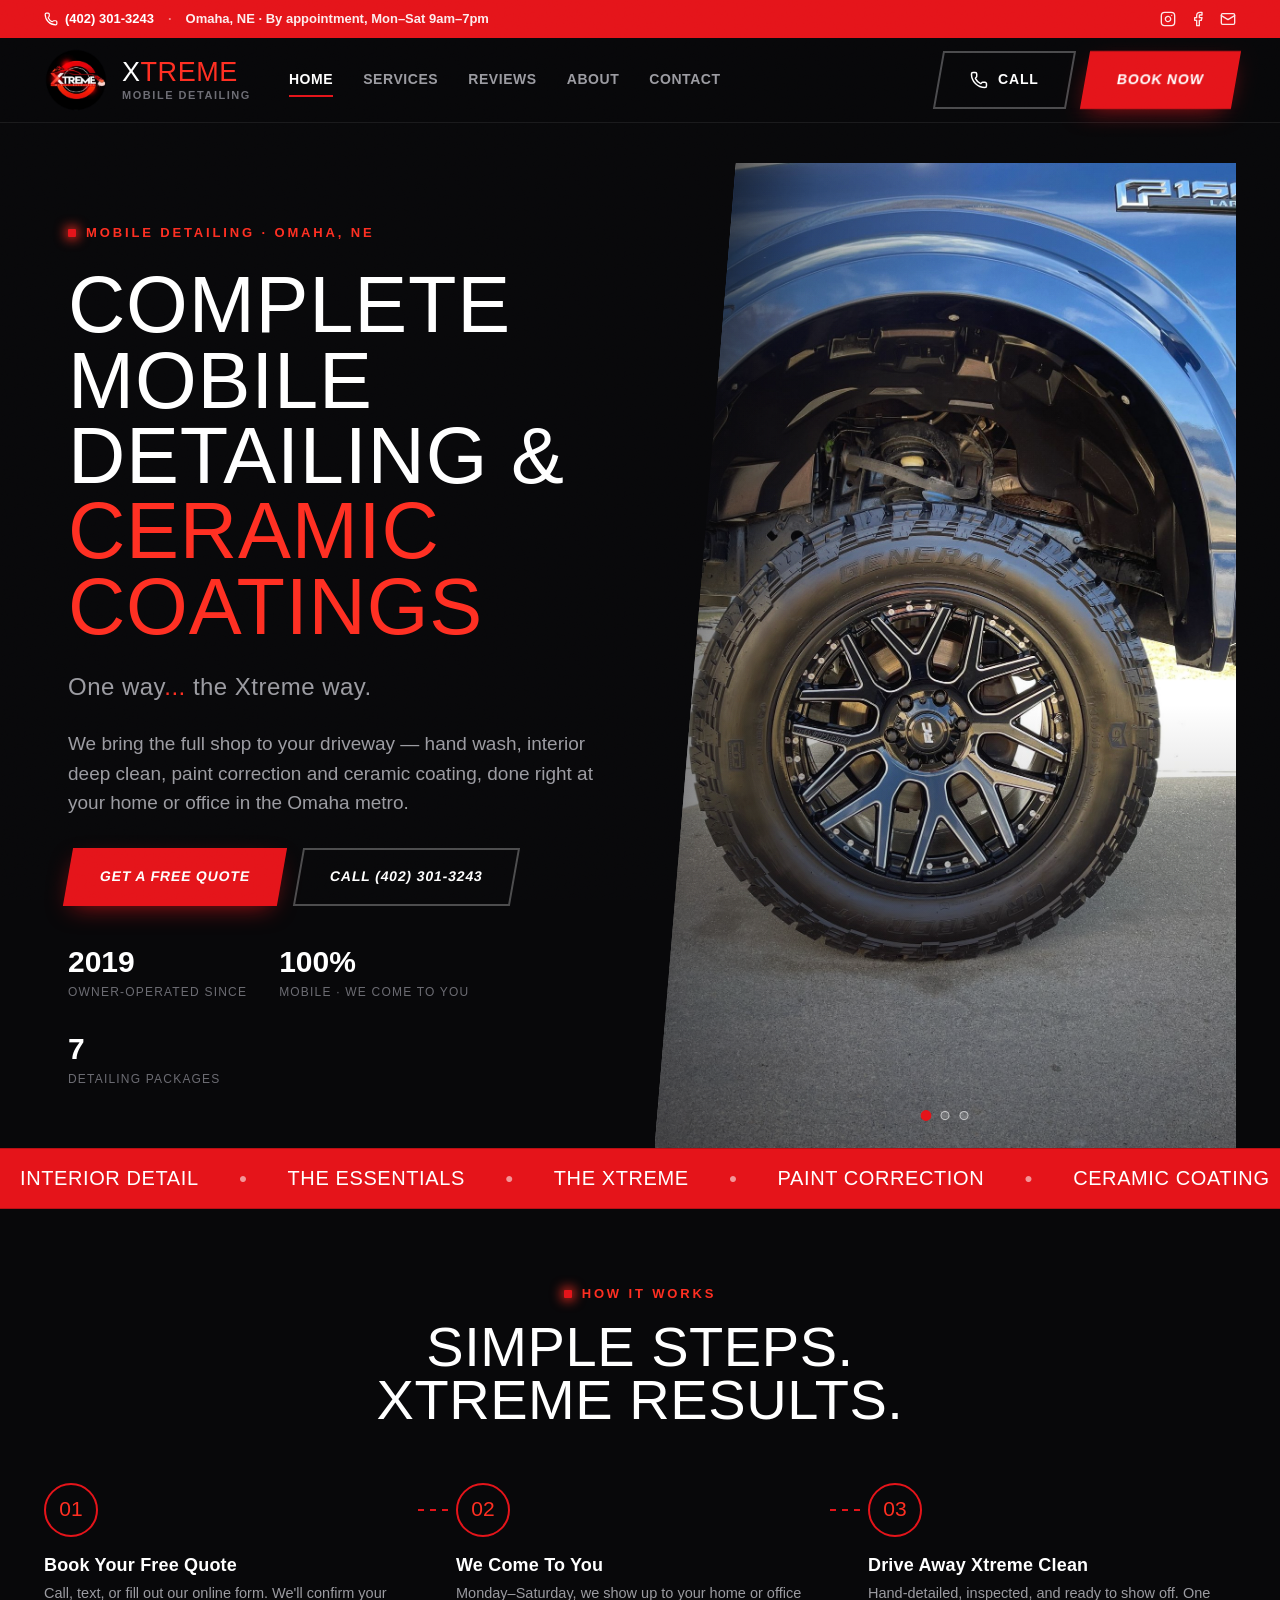
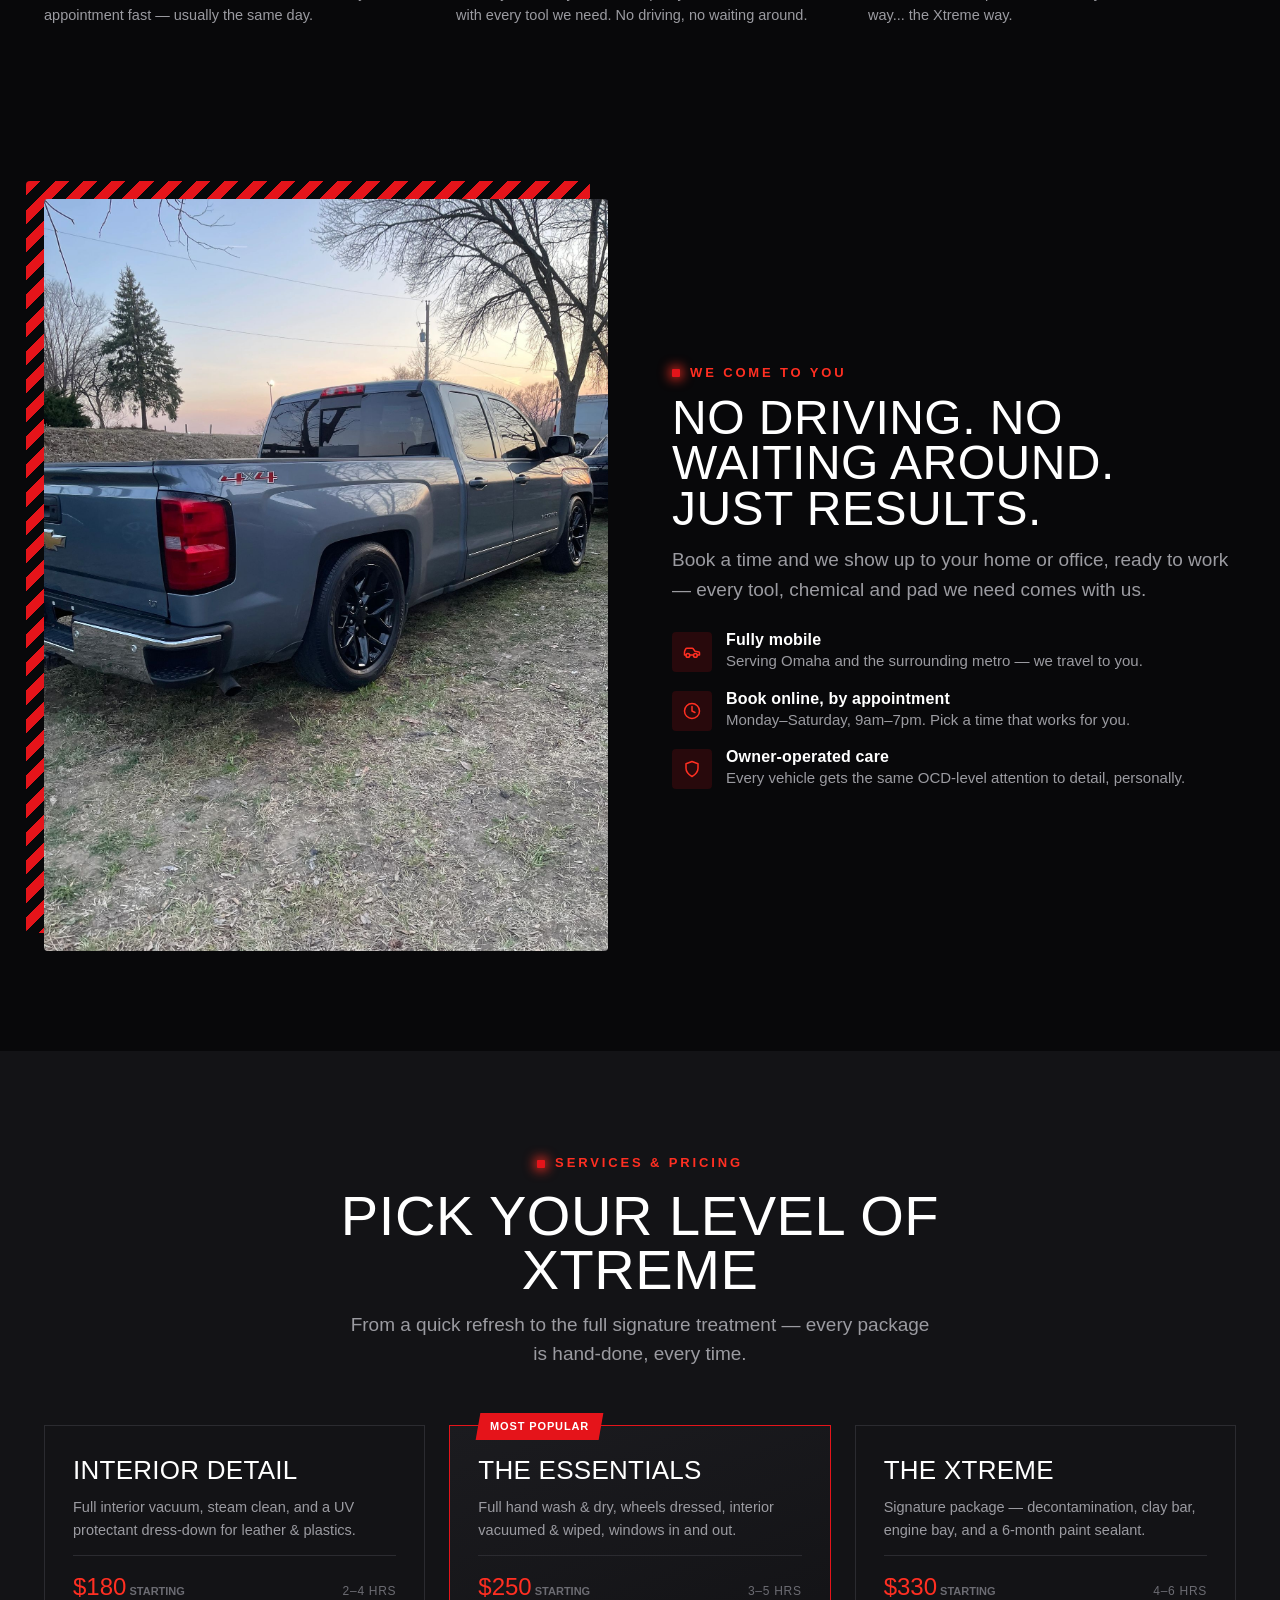
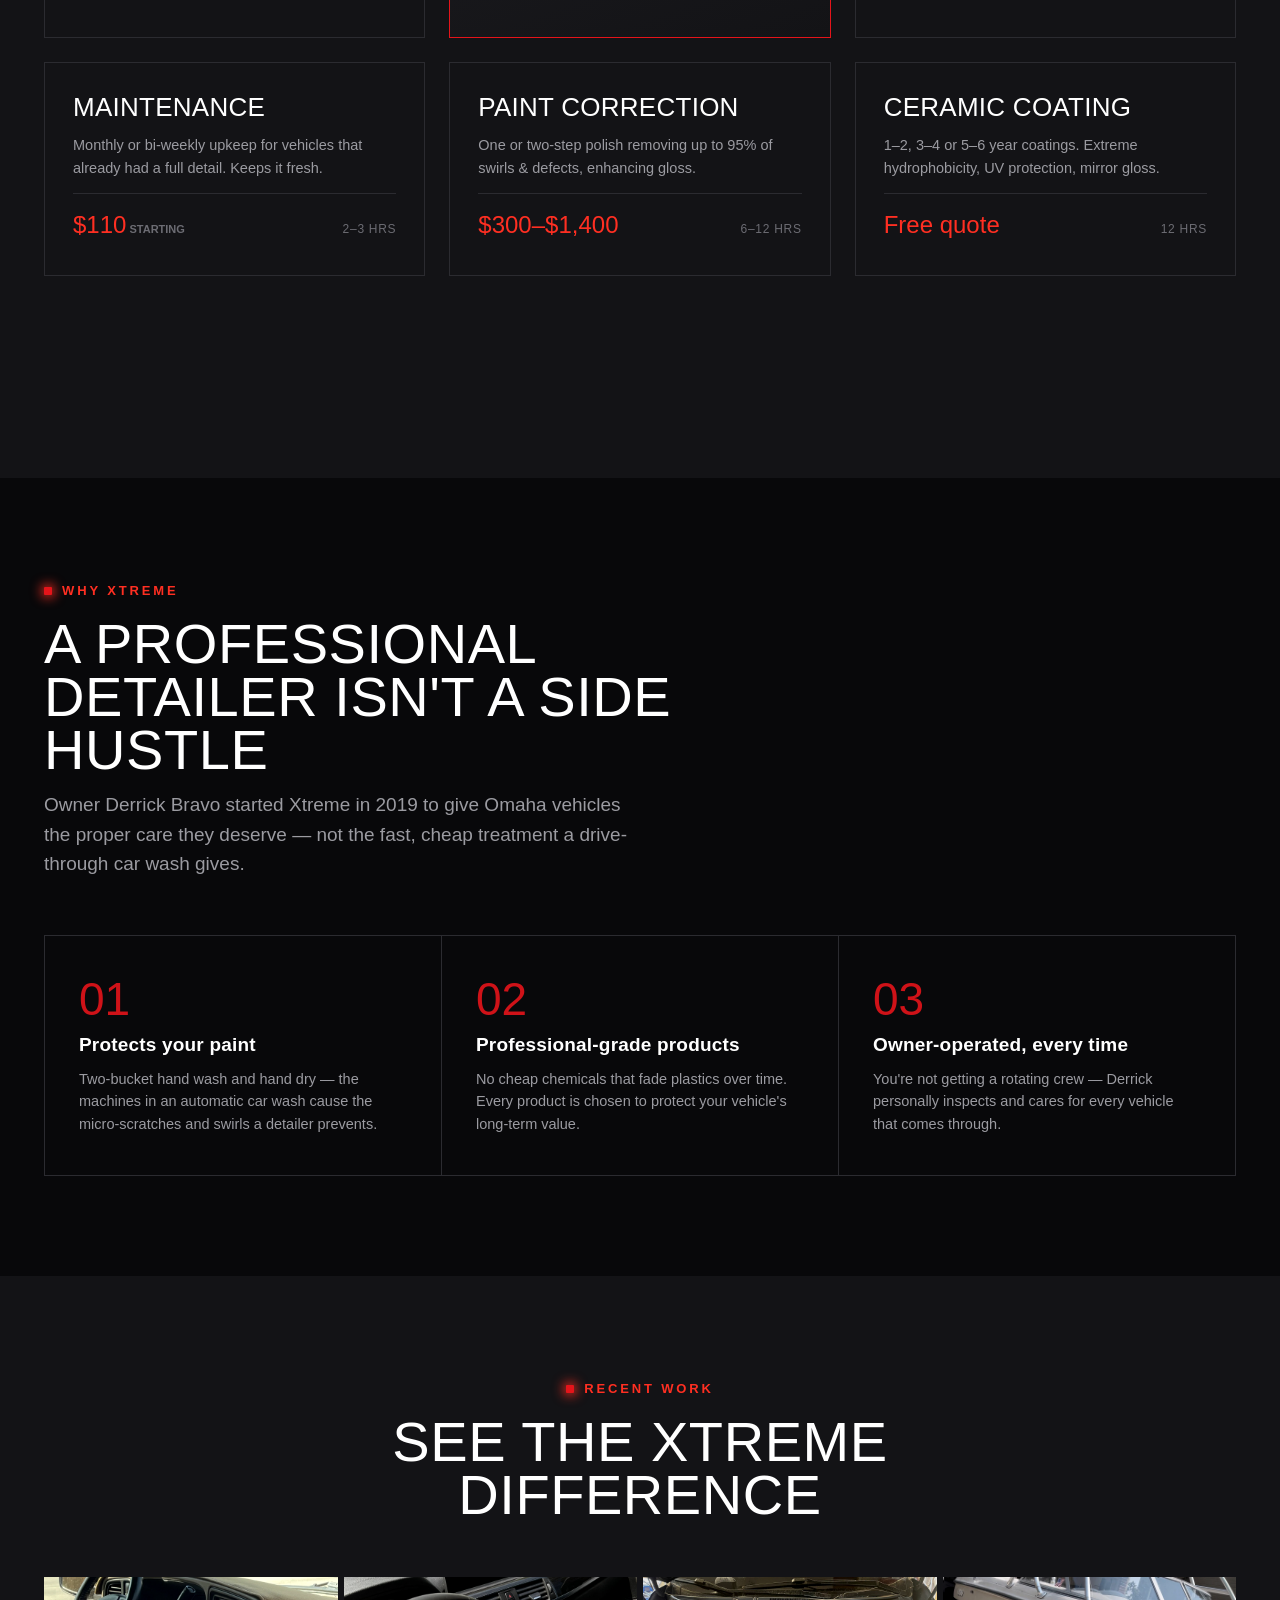
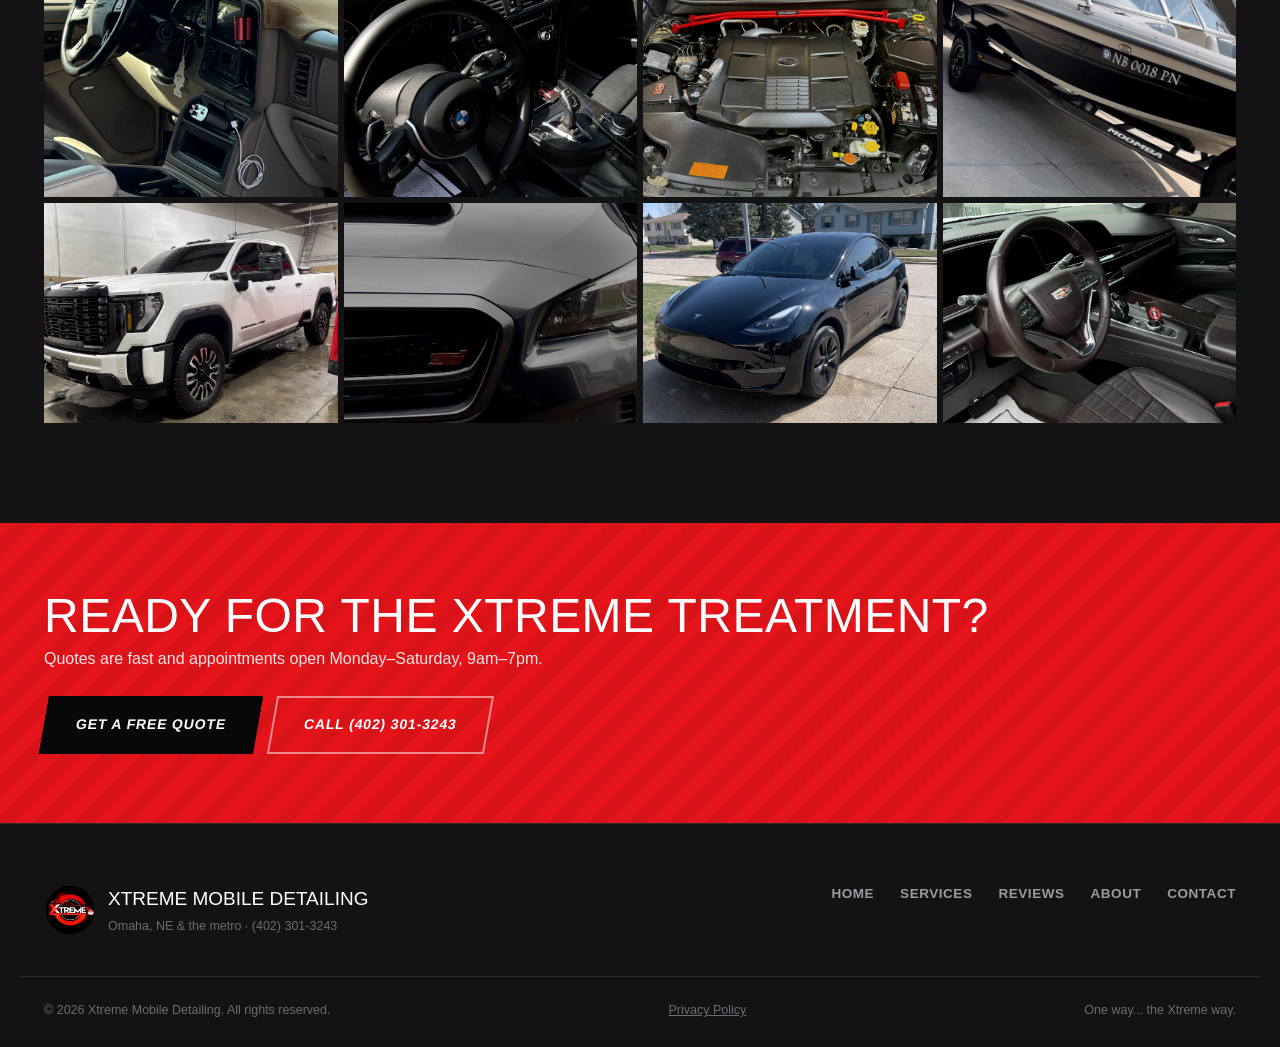
==== commit 4644ca6f: "Hero redesign, image content fixes, privacy policy correction, social links - Replace static hero im" ====
--- a/index.html
+++ b/index.html
@@ -22,12 +22,12 @@
 <meta property="og:title" content="Xtreme Mobile Detailing — Mobile Auto Detailing &amp; Ceramic Coating in Omaha, NE" />
 <meta property="og:description" content="Complete mobile detailing and ceramic coatings, delivered to your driveway in Omaha, NE. Interior, exterior, paint correction &amp; ceramic coating. One way... the Xtreme way." />
 <meta property="og:url" content="https://xtreme-mobiledetailing.com/index.html" />
-<meta property="og:image" content="https://xtreme-mobiledetailing.com/assets/img/IMG_2666.jpeg" />
+<meta property="og:image" content="https://xtreme-mobiledetailing.com/assets/img/IMG_2473.jpeg" />
 <meta name="twitter:card" content="summary_large_image" />
 <meta name="twitter:title" content="Xtreme Mobile Detailing — Mobile Auto Detailing &amp; Ceramic Coating in Omaha, NE" />
 <meta name="twitter:description" content="Complete mobile detailing and ceramic coatings, delivered to your driveway in Omaha, NE. Interior, exterior, paint correction &amp; ceramic coating. One way... the Xtreme way." />
-<meta name="twitter:image" content="https://xtreme-mobiledetailing.com/assets/img/IMG_2666.jpeg" />
-<script type="application/ld+json" id="ld-business">{"@context":"https://schema.org","@type":"AutoWash","name":"Xtreme Mobile Detailing","image":"https://xtreme-mobiledetailing.com/assets/img/IMG_2666.jpeg","url":"https://xtreme-mobiledetailing.com/","telephone":"+1-402-301-3243","priceRange":"$$","description":"Mobile auto detailing serving Omaha, NE and the metro. Interior & exterior detailing, ceramic coating, paint correction and maintenance plans, performed at your home or office.","address":{"@type":"PostalAddress","addressLocality":"Omaha","addressRegion":"NE","addressCountry":"US"},"geo":{"@type":"GeoCoordinates","latitude":41.2565,"longitude":-95.9345},"areaServed":[{"@type":"City","name":"Omaha, NE"}],"sameAs":["https://www.instagram.com/xtreme_mobiledetail/","https://www.facebook.com/437891520308105"],"openingHoursSpecification":[{"@type":"OpeningHoursSpecification","dayOfWeek":["Monday","Tuesday","Wednesday","Thursday","Friday","Saturday"],"opens":"09:00","closes":"19:00"}],"aggregateRating":{"@type":"AggregateRating","ratingValue":"5.0","reviewCount":"4","bestRating":"5"},"review":[{"@type":"Review","author":{"@type":"Person","name":"Billy Johnson"},"reviewRating":{"@type":"Rating","ratingValue":"5","bestRating":"5"},"reviewBody":"I am very impressed with their work. My RS is the cleanest it's probably ever been. Their prices are very affordable and the level of detail they put into the work shows. I would recommend Xtreme Mobile Detailing to anyone."}, {"@type":"Review","author":{"@type":"Person","name":"Michaela Luttig Nissen"},"reviewRating":{"@type":"Rating","ratingValue":"5","bestRating":"5"},"reviewBody":"They did an amazing job after an unfortunate incident of a friend throwing up in our car! Very professional and thoroughly cleaned and deodorized our car! Will use them again in the future."}, {"@type":"Review","author":{"@type":"Person","name":"Joel Villanueva"},"reviewRating":{"@type":"Rating","ratingValue":"5","bestRating":"5"},"reviewBody":"Great price for the amount of time put into the job. Also the workers are very nice and professional with what they do. Removed stains I myself thought could not be taken out and are very realistic with what they will do. 100% would recommend."}, {"@type":"Review","author":{"@type":"Person","name":"Yael Blanco-Zamudio"},"reviewRating":{"@type":"Rating","ratingValue":"5","bestRating":"5"},"reviewBody":"Extremely satisfied with the quality of the work. Highly recommend!"}]}</script>
+<meta name="twitter:image" content="https://xtreme-mobiledetailing.com/assets/img/IMG_2473.jpeg" />
+<script type="application/ld+json" id="ld-business">{"@context":"https://schema.org","@type":"AutoWash","name":"Xtreme Mobile Detailing","image":"https://xtreme-mobiledetailing.com/assets/img/IMG_2473.jpeg","url":"https://xtreme-mobiledetailing.com/","telephone":"+1-402-301-3243","priceRange":"$$","description":"Mobile auto detailing serving Omaha, NE and the metro. Interior & exterior detailing, ceramic coating, paint correction and maintenance plans, performed at your home or office.","address":{"@type":"PostalAddress","addressLocality":"Omaha","addressRegion":"NE","addressCountry":"US"},"geo":{"@type":"GeoCoordinates","latitude":41.2565,"longitude":-95.9345},"areaServed":[{"@type":"City","name":"Omaha, NE"}],"sameAs":["https://www.instagram.com/xtreme_mobiledetail/","https://www.facebook.com/Xtm402/"],"openingHoursSpecification":[{"@type":"OpeningHoursSpecification","dayOfWeek":["Monday","Tuesday","Wednesday","Thursday","Friday","Saturday"],"opens":"09:00","closes":"19:00"}],"aggregateRating":{"@type":"AggregateRating","ratingValue":"5.0","reviewCount":"4","bestRating":"5"},"review":[{"@type":"Review","author":{"@type":"Person","name":"Billy Johnson"},"reviewRating":{"@type":"Rating","ratingValue":"5","bestRating":"5"},"reviewBody":"I am very impressed with their work. My RS is the cleanest it's probably ever been. Their prices are very affordable and the level of detail they put into the work shows. I would recommend Xtreme Mobile Detailing to anyone."}, {"@type":"Review","author":{"@type":"Person","name":"Michaela Luttig Nissen"},"reviewRating":{"@type":"Rating","ratingValue":"5","bestRating":"5"},"reviewBody":"They did an amazing job after an unfortunate incident of a friend throwing up in our car! Very professional and thoroughly cleaned and deodorized our car! Will use them again in the future."}, {"@type":"Review","author":{"@type":"Person","name":"Joel Villanueva"},"reviewRating":{"@type":"Rating","ratingValue":"5","bestRating":"5"},"reviewBody":"Great price for the amount of time put into the job. Also the workers are very nice and professional with what they do. Removed stains I myself thought could not be taken out and are very realistic with what they will do. 100% would recommend."}, {"@type":"Review","author":{"@type":"Person","name":"Yael Blanco-Zamudio"},"reviewRating":{"@type":"Rating","ratingValue":"5","bestRating":"5"},"reviewBody":"Extremely satisfied with the quality of the work. Highly recommend!"}]}</script>
 <!-- SEO:end -->
 </head>
 <body data-page="home">
@@ -43,6 +43,12 @@
     <span class="utilbar__sep">·</span>
     <span class="utilbar__note">Omaha, NE · By appointment, Mon–Sat 9am–7pm</span>
     <span class="utilbar__spacer"></span>
+    <a href="https://www.instagram.com/xtreme_mobiledetail/" target="_blank" rel="noreferrer" aria-label="Instagram" class="utilbar__soc">
+      <svg viewBox="0 0 24 24" class="ico" aria-hidden="true"><rect width="20" height="20" x="2" y="2" rx="5"/><path d="M16 11.4A4 4 0 1 1 12.6 8 4 4 0 0 1 16 11.4z"/><line x1="17.5" x2="17.51" y1="6.5" y2="6.5"/></svg>
+    </a>
+    <a href="https://www.facebook.com/Xtm402/" target="_blank" rel="noreferrer" aria-label="Facebook" class="utilbar__soc">
+      <svg viewBox="0 0 24 24" class="ico" aria-hidden="true"><path d="M18 2h-3a5 5 0 0 0-5 5v3H7v4h3v8h4v-8h3l1-4h-4V7a1 1 0 0 1 1-1h3z"/></svg>
+    </a>
     <a href="mailto:xtrememobiledetailing7@gmail.com" class="utilbar__soc" aria-label="Email">
       <svg viewBox="0 0 24 24" class="ico" aria-hidden="true"><rect width="20" height="16" x="2" y="4" rx="2"/><path d="m22 7-10 6L2 7"/></svg>
     </a>
@@ -97,7 +103,6 @@
 
 <!-- ============ HERO ============ -->
 <section class="hero">
-  <div class="hero__glow" aria-hidden="true"></div>
   <div class="wrap hero__grid">
     <div class="hero__content">
       <span class="eyebrow reveal" data-d="0">Mobile Detailing · Omaha, NE</span>
@@ -114,8 +119,15 @@
         <div class="hero__stat"><b>7</b><span>Detailing packages</span></div>
       </div>
     </div>
-    <div class="hero__media">
-      <img src="assets/img/IMG_2666.jpeg" alt="Xtreme Mobile Detailing hand-polishing a vehicle's hood at night" />
+    <div class="hero__media" id="heroSlideshow">
+      <img class="hero__slide is-active" src="assets/img/IMG_2473.jpeg" alt="Detailed wheel and tire on a Ford F-150 after service" />
+      <img class="hero__slide" src="assets/img/IMG_2666.jpeg" alt="Mercedes AMG interior after detail" />
+      <img class="hero__slide" src="assets/img/IMG_6082.jpeg" alt="Mercedes G-Wagon after a full detail" />
+      <div class="hero__dots">
+        <button class="hero__dot is-active" data-slide="0" aria-label="Show slide 1"></button>
+        <button class="hero__dot" data-slide="1" aria-label="Show slide 2"></button>
+        <button class="hero__dot" data-slide="2" aria-label="Show slide 3"></button>
+      </div>
     </div>
   </div>
 </section>
@@ -173,7 +185,7 @@
 <section class="section section--dark">
   <div class="wrap convenience">
     <div class="convenience__media reveal">
-      <img src="assets/img/IMG_2585.jpeg" alt="Freshly detailed truck at a customer's home in Omaha, NE" />
+      <img src="assets/img/IMG_2601.jpeg" alt="Freshly detailed truck at a customer's home in Omaha, NE" />
     </div>
     <div>
       <span class="eyebrow reveal">We Come To You</span>
@@ -298,14 +310,14 @@
       <h2>See the Xtreme difference</h2>
     </div>
     <div class="gallery reveal">
-      <a href="assets/img/IMG_2652.jpeg"><img src="assets/img/IMG_2652.jpeg" alt="BMW 3 Series after exterior detail" loading="lazy" /></a>
+      <a href="assets/img/IMG_2652.jpeg"><img src="assets/img/IMG_2652.jpeg" alt="GMC interior after detail" loading="lazy" /></a>
       <a href="assets/img/IMG-5305.jpg"><img src="assets/img/IMG-5305.jpg" alt="BMW steering wheel and interior after detail" loading="lazy" /></a>
       <a href="assets/img/IMG-4407.jpg"><img src="assets/img/IMG-4407.jpg" alt="Engine bay cleaned and dressed" loading="lazy" /></a>
-      <a href="assets/img/IMG_6263.jpeg"><img src="assets/img/IMG_6263.jpeg" alt="Subaru WRX STI after paint correction" loading="lazy" /></a>
+      <a href="assets/img/IMG_6263.jpeg"><img src="assets/img/IMG_6263.jpeg" alt="Boat detailing service" loading="lazy" /></a>
       <a href="assets/img/IMG_2498.jpeg"><img src="assets/img/IMG_2498.jpeg" alt="GMC truck detailed in a garage" loading="lazy" /></a>
-      <a href="assets/img/IMG_E4833.JPG"><img src="assets/img/IMG_E4833.JPG" alt="Cadillac interior with red stitching after detail" loading="lazy" /></a>
-      <a href="assets/img/IMG_6082.jpeg"><img src="assets/img/IMG_6082.jpeg" alt="Boat detailing service" loading="lazy" /></a>
-      <a href="assets/img/IMG_2601.jpeg"><img src="assets/img/IMG_2601.jpeg" alt="Vehicle interior door panel after detail" loading="lazy" /></a>
+      <a href="assets/img/IMG_E4833.JPG"><img src="assets/img/IMG_E4833.JPG" alt="Subaru WRX STI after paint correction" loading="lazy" /></a>
+      <a href="assets/img/IMG_2592.jpeg"><img src="assets/img/IMG_2592.jpeg" alt="Tesla Model Y after exterior detail" loading="lazy" /></a>
+      <a href="assets/img/IMG_2556.jpeg"><img src="assets/img/IMG_2556.jpeg" alt="Cadillac interior with red stitching after detail" loading="lazy" /></a>
     </div>
   </div>
 </section>
--- a/styles.css
+++ b/styles.css
@@ -352,26 +352,39 @@
   position: relative;
   clip-path: polygon(14% 0, 100% 0, 100% 100%, 0% 100%);
 }
-.hero__media img { width: 100%; height: 100%; object-fit: cover; position: absolute; inset: 0; }
+.hero__slide {
+  width: 100%; height: 100%; object-fit: cover;
+  position: absolute; inset: 0;
+  opacity: 0;
+  transition: opacity 1s var(--ease);
+}
+.hero__slide.is-active { opacity: 1; }
 .hero__media::after {
   content: "";
   position: absolute; inset: 0;
+  z-index: 1;
   background: linear-gradient(100deg, var(--black) 0%, rgba(8,8,10,0.35) 22%, rgba(8,8,10,0.08) 45%, transparent 65%),
               linear-gradient(0deg, rgba(8,8,10,0.55), transparent 45%);
 }
-.hero__glow {
+.hero__dots {
   position: absolute;
-  top: -10%; left: -8%;
-  width: 60%; height: 60%;
-  background: radial-gradient(circle, rgba(229,20,26,0.5), transparent 70%);
-  filter: blur(40px);
-  z-index: 1;
-  pointer-events: none;
-}
-.hero__glow--b {
-  top: auto; bottom: -20%; left: auto; right: -10%;
-  background: radial-gradient(circle, rgba(229,20,26,0.35), transparent 70%);
-}
+  left: 50%;
+  bottom: 28px;
+  transform: translateX(-50%);
+  z-index: 2;
+  display: flex;
+  gap: 10px;
+}
+.hero__dot {
+  width: 9px; height: 9px;
+  border-radius: 50%;
+  border: 1px solid rgba(255,255,255,0.6);
+  background: rgba(255,255,255,0.15);
+  padding: 0;
+  cursor: pointer;
+  transition: background 0.25s, transform 0.25s;
+}
+.hero__dot.is-active { background: var(--red); border-color: var(--red); transform: scale(1.2); }
 
 @media (max-width: 980px) {
   .hero__grid { grid-template-columns: 1fr; min-height: auto; }
